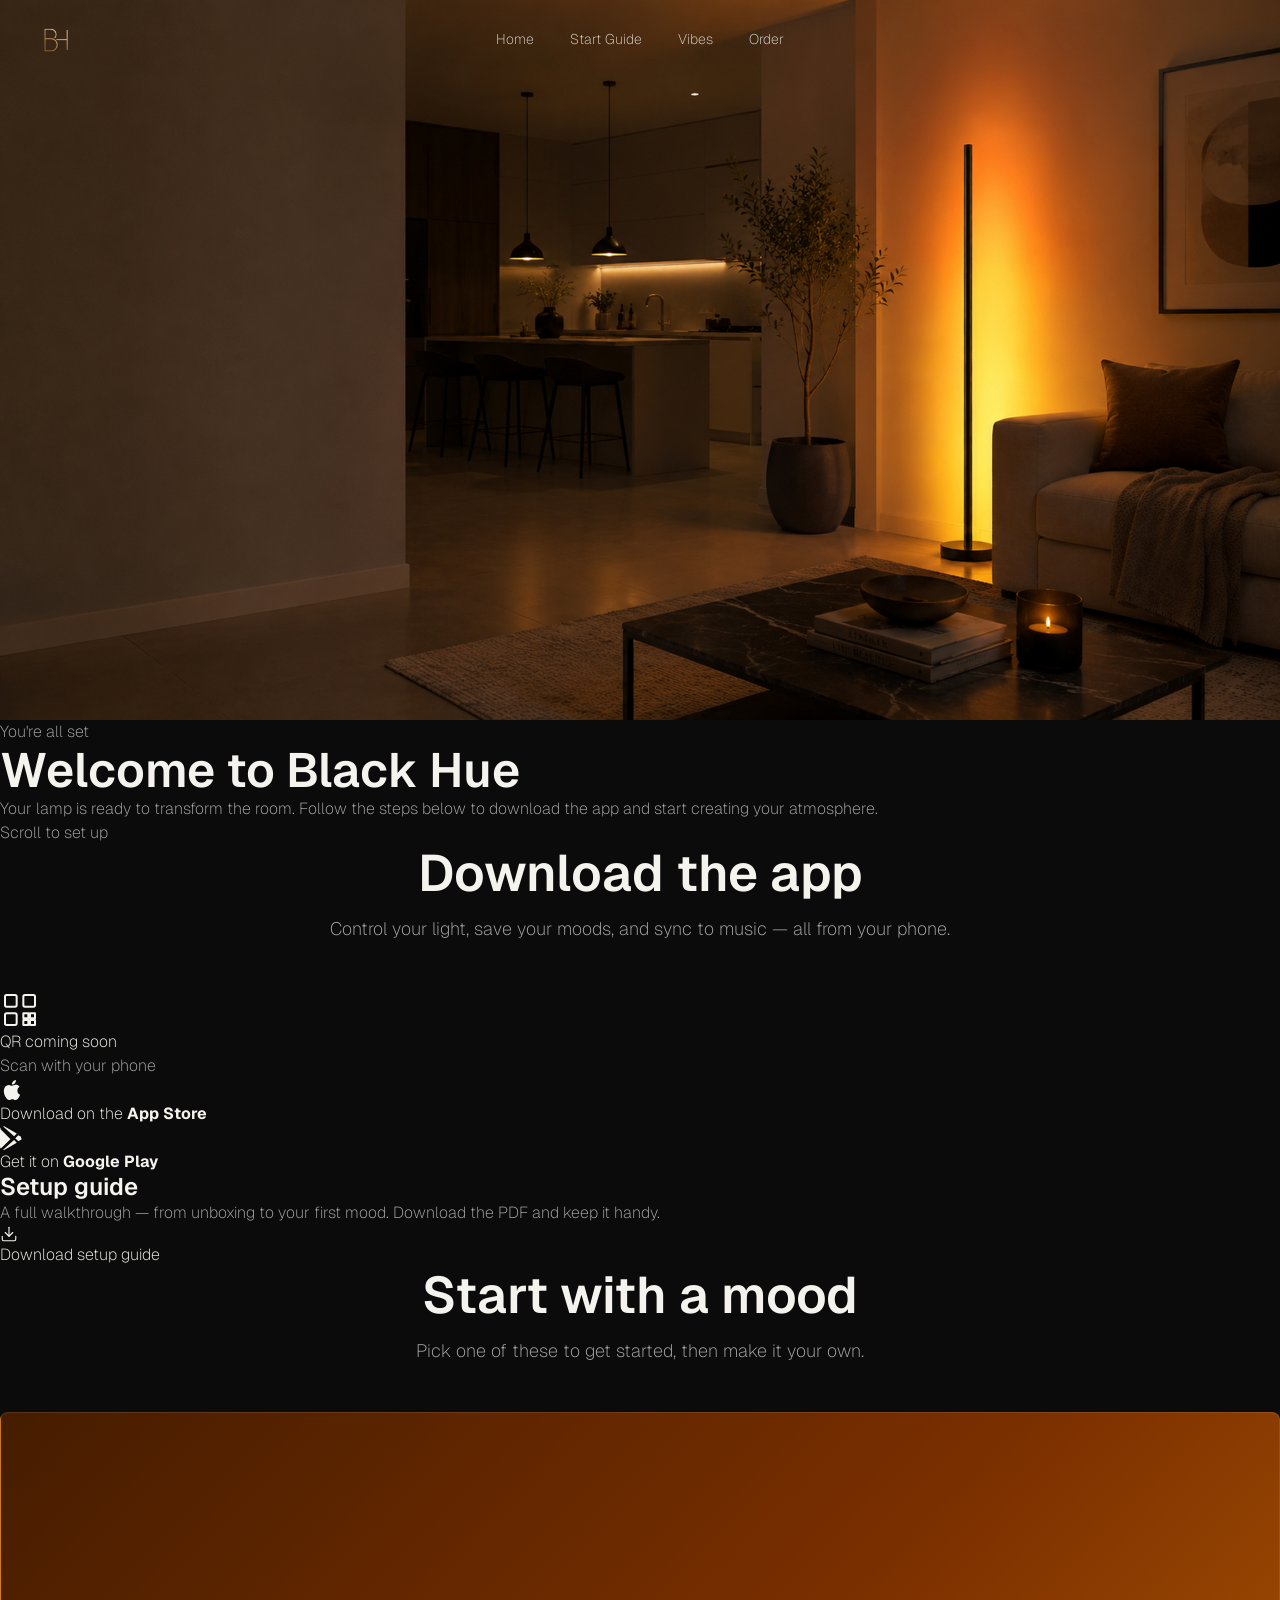
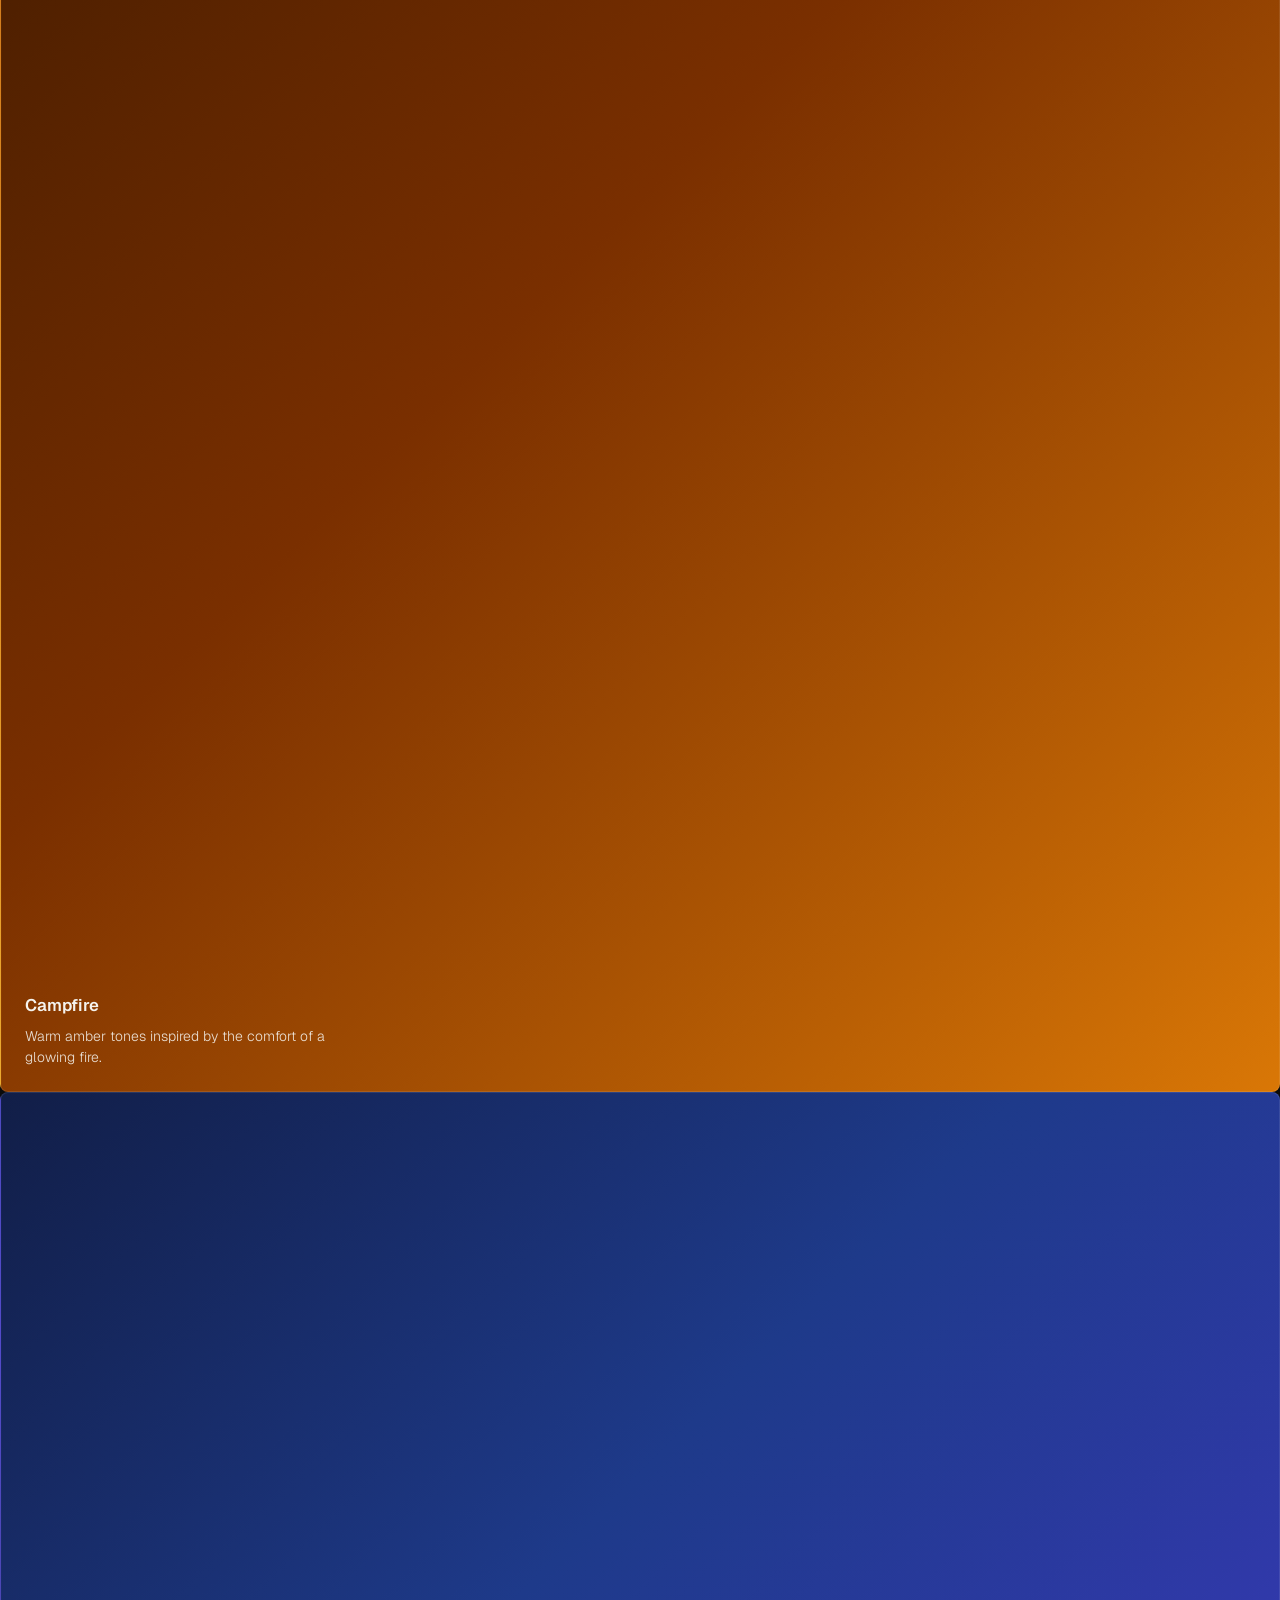
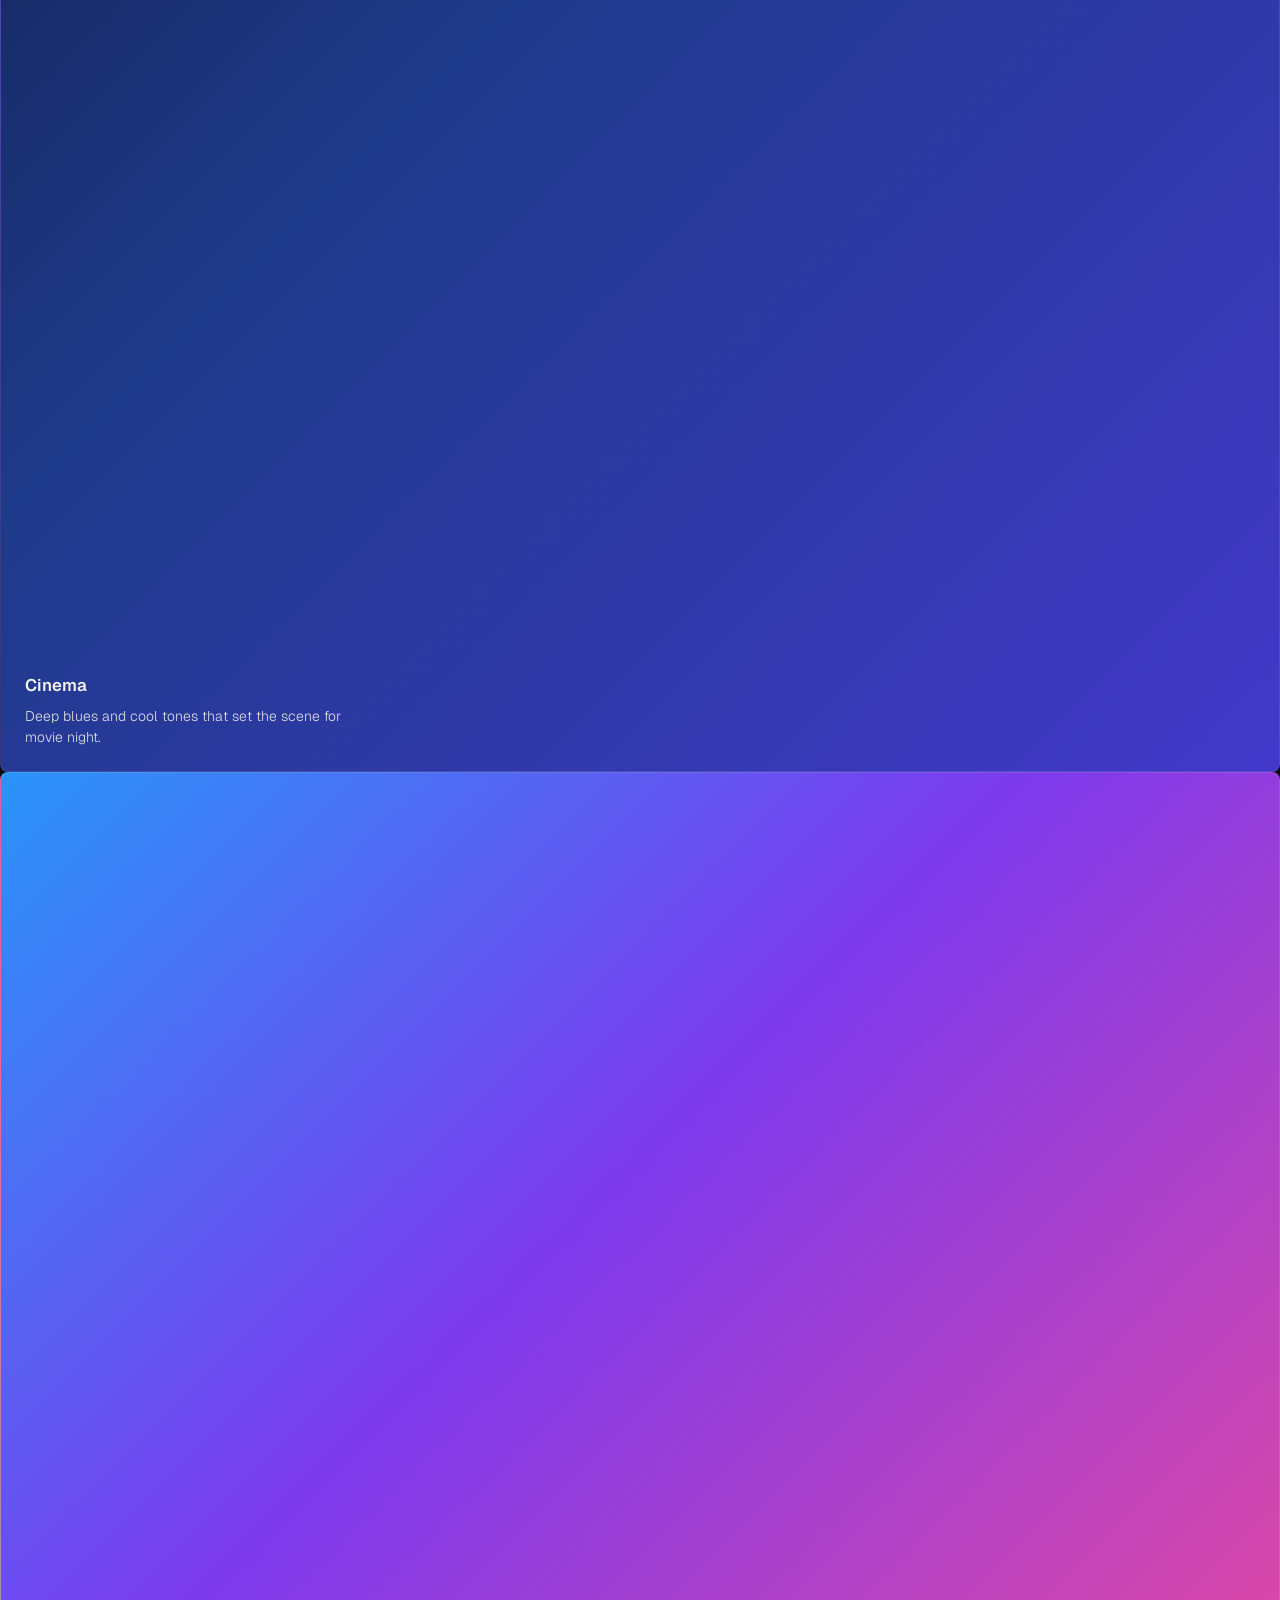
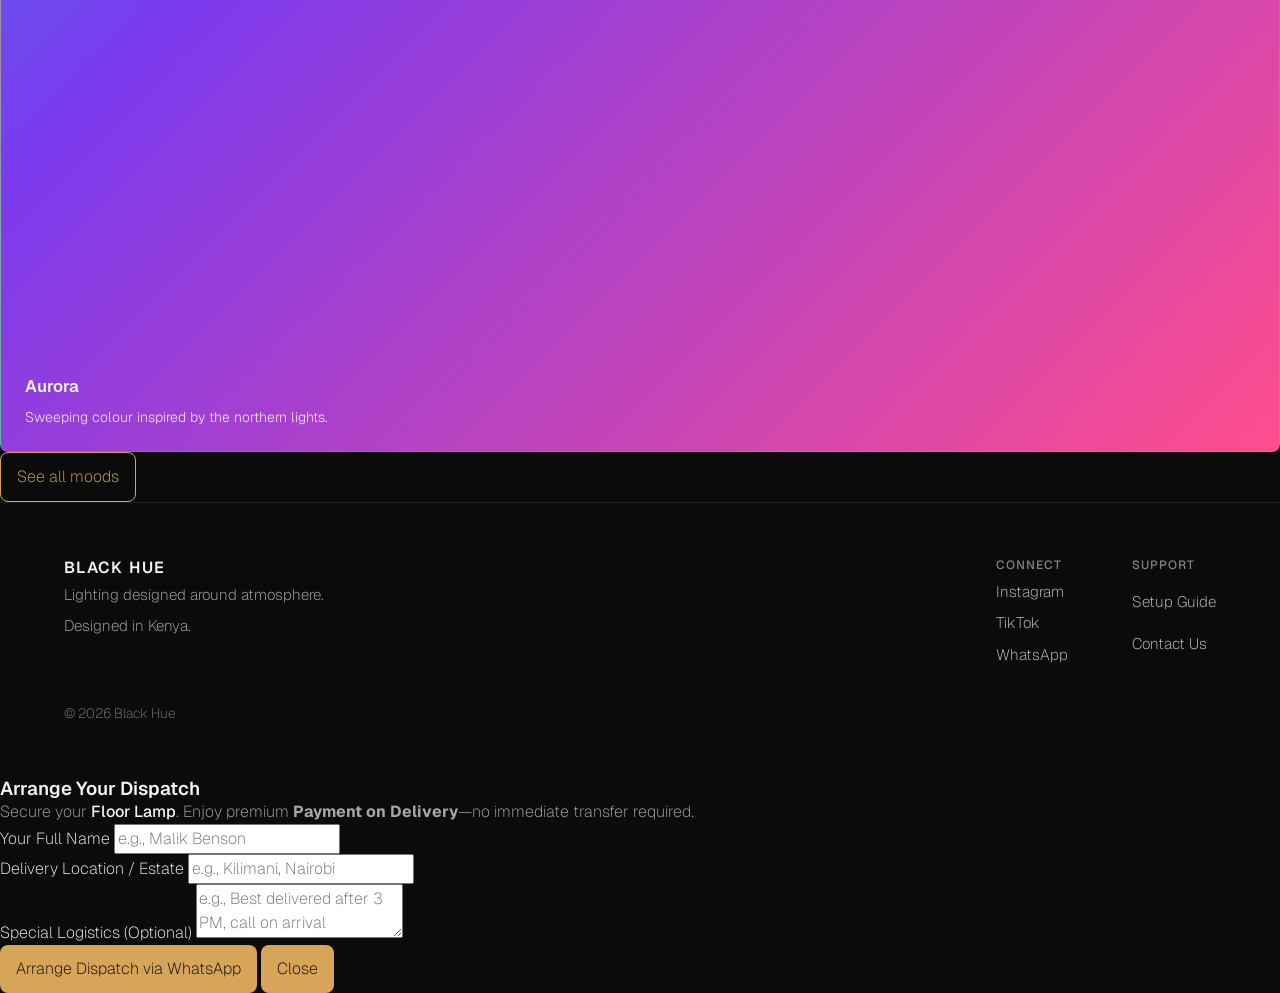
==== start-guide.html @ e434021b "Create start-guide page, vibes page and an order form modal" ====
<!DOCTYPE html>
<html lang="en">

<head>
  <meta charset="UTF-8">
  <meta name="viewport" content="width=device-width, initial-scale=1.0">
  <link rel="preconnect" href="https://fonts.googleapis.com">
  <link rel="preconnect" href="https://fonts.gstatic.com" crossorigin>
  <link rel="icon" type="image/png" href="assets/blackhue-favicon.png">
  <link rel="apple-touch-icon" href="assets/blackhue-favicon.png">
  <link rel="stylesheet" href="style.css">
  <title>Setup Guide — Black Hue</title>
  <style>
    
  </style>
</head>

<body>

  <!-- ── Header (matches index.html exactly) ──────────────── -->
  <header class="site-header">
    <a class="logo-slot" href="index.html" aria-label="Black Hue home">
      <img src="assets/black-hue-logo.png" alt="Black Hue logo">
    </a>

    <button class="menu-toggle" type="button" aria-expanded="false" aria-controls="primary-navigation">
      <span class="sr-only">Open menu</span>
      <img src="assets/LUMEN-MENU.svg" alt="" aria-hidden="true">
    </button>

    <nav class="primary-nav" id="primary-navigation" aria-label="Primary navigation">
      <a href="index.html">Home</a>
      <a href="start-guide.html" aria-current="page">Start Guide</a>
      <a href="vibes.html">Vibes</a>
      <a data-order-trigger="Black Hue Floor Lamp">Order</a>
    </nav>
  </header>

  <!-- ── Welcome hero ─────────────────────────────────────── -->
  <section class="welcome-hero">
    <div class="welcome-hero-bg" aria-hidden="true">
      <!-- Swap src for your lamp photo when ready -->
      <img src="assets/LUMEN-BACKGROUND-AMBIENCE.jpg" alt="">
    </div>

    <div class="welcome-content reveal-on-scroll">
      <p class="welcome-kicker">You're all set</p>
      <h1>Welcome to Black Hue</h1>
      <p>Your lamp is ready to transform the room. Follow the steps below to download the app and start creating your atmosphere.</p>
    </div>

    <p class="welcome-scroll-hint" aria-hidden="true">Scroll to set up</p>
  </section>

  <!-- ── Get the app ───────────────────────────────────────── -->
  <section class="app-section">
    <div class="app-inner">
      <div class="section-heading reveal-on-scroll">
        <h1>Download the app</h1>
        <p>Control your light, save your moods, and sync to music — all from your phone.</p>
      </div>

      <div class="app-layout reveal-on-scroll">
        <!-- QR code — visible on desktop only. Swap img src when ready. -->
        <div class="qr-block" aria-label="Scan to download">
          <div class="qr-placeholder">
            <svg width="40" height="40" viewBox="0 0 24 24" fill="none" stroke="currentColor" stroke-width="1.2" stroke-linecap="round" stroke-linejoin="round" aria-hidden="true">
              <rect x="3" y="3" width="7" height="7" rx="1"/>
              <rect x="14" y="3" width="7" height="7" rx="1"/>
              <rect x="3" y="14" width="7" height="7" rx="1"/>
              <rect x="14" y="14" width="3" height="3"/>
              <rect x="18" y="14" width="3" height="3"/>
              <rect x="14" y="18" width="3" height="3"/>
              <rect x="18" y="18" width="3" height="3"/>
            </svg>
            <span>QR coming soon</span>
          </div>
          <p class="qr-label">Scan with your phone</p>
        </div>

        <!-- Store buttons -->
        <div class="store-buttons">
          <a class="store-btn" href="https://apps.apple.com/us/app/zengge/id1568677696" target="_blank" rel="noopener" aria-label="Download on the App Store">
            <svg width="24" height="24" viewBox="0 0 24 24" fill="currentColor" aria-hidden="true">
              <path d="M18.71 19.5c-.83 1.24-1.71 2.45-3.05 2.47-1.34.03-1.77-.79-3.29-.79-1.53 0-2 .77-3.27.82-1.31.05-2.3-1.32-3.14-2.53C4.25 17 2.94 12.45 4.7 9.39c.87-1.52 2.43-2.48 4.12-2.51 1.28-.02 2.5.87 3.29.87.78 0 2.26-1.07 3.8-.91.65.03 2.47.26 3.64 1.98-.09.06-2.17 1.28-2.15 3.81.03 3.02 2.65 4.03 2.68 4.04-.03.07-.42 1.44-1.38 2.83M13 3.5c.73-.83 1.94-1.46 2.94-1.5.13 1.17-.34 2.35-1.04 3.19-.69.85-1.83 1.51-2.95 1.42-.15-1.15.41-2.35 1.05-3.11z"/>
            </svg>
            <div class="store-btn-copy">
              <span>Download on the</span>
              <strong>App Store</strong>
            </div>
          </a>

          <a class="store-btn" href="https://play.google.com/store/apps/details?id=com.zengge.blev2&hl=en" target="_blank" rel="noopener" aria-label="Get it on Google Play">
            <svg width="24" height="24" viewBox="0 0 24 24" fill="currentColor" aria-hidden="true">
              <path d="M3.18 23.76c.3.17.64.24.99.2l12.6-7.28-2.7-2.7-10.89 9.78zM.75 1.5C.28 1.94 0 2.63 0 3.55v16.9c0 .92.28 1.61.76 2.05l.11.1 9.47-9.47v-.22L.86 3.44l-.11.06zM21.02 10.8l-2.69-1.55-3.02 3.02 3.02 3.02 2.7-1.56c.77-.44.77-1.49-.01-1.93zM4.17.24L16.77 7.5 14.1 10.2 3.18.42c.3-.22.66-.3 1-.18z"/>
            </svg>
            <div class="store-btn-copy">
              <span>Get it on</span>
              <strong>Google Play</strong>
            </div>
          </a>
        </div>
      </div>
    </div>
  </section>

  <!-- ── Manual download ───────────────────────────────────── -->
  <section class="manual-section">
    <div class="manual-inner reveal-on-scroll">
      <h2>Setup guide</h2>
      <p>A full walkthrough — from unboxing to your first mood. Download the PDF and keep it handy.</p>
      <a class="manual-download-btn" href="#" download aria-label="Download setup guide PDF">
        <svg width="18" height="18" viewBox="0 0 24 24" fill="none" stroke="currentColor" stroke-width="1.5" stroke-linecap="round" stroke-linejoin="round" aria-hidden="true">
          <path d="M21 15v4a2 2 0 0 1-2 2H5a2 2 0 0 1-2-2v-4"/>
          <polyline points="7 10 12 15 17 10"/>
          <line x1="12" y1="15" x2="12" y2="3"/>
        </svg>
        Download setup guide
      </a>
    </div>
  </section>

  <!-- ── Mood teaser ───────────────────────────────────────── -->
  <section class="moods-teaser-section">
    <div class="section-heading reveal-on-scroll">
      <h1>Start with a mood</h1>
      <p>Pick one of these to get started, then make it your own.</p>
    </div>

    <div class="moods-teaser-grid reveal-on-scroll">
      <article class="preset-card preset-campfire">
        <h2>Campfire</h2>
        <p>Warm amber tones inspired by the comfort of a glowing fire.</p>
      </article>

      <article class="preset-card preset-cinema">
        <h2>Cinema</h2>
        <p>Deep blues and cool tones that set the scene for movie night.</p>
      </article>

      <article class="preset-card preset-aurora">
        <h2>Aurora</h2>
        <p>Sweeping colour inspired by the northern lights.</p>
      </article>
    </div>

    <div class="see-more-wrap reveal-on-scroll">
      <a class="button button-secondary" href="moods.html">See all moods</a>
    </div>
  </section>

  <!-- ── Footer (matches index.html exactly) ──────────────── -->
  <footer class="site-footer">
    <div class="footer-brand">
      <h2>Black Hue</h2>
      <p>Lighting designed around atmosphere.</p>
      <p>Designed in Kenya.</p>
    </div>

    <div class="footer-links" aria-label="Footer links">
      <div>
        <h3>Connect</h3>
        <a href="https://www.instagram.com/" target="_blank" rel="noopener">Instagram</a>
        <a href="https://www.tiktok.com/" target="_blank" rel="noopener">TikTok</a>
        <a href="https://wa.me/" target="_blank" rel="noopener">WhatsApp</a>
      </div>

      <div>
        <h3>Support</h3>
        <a href="start-guide.html">Setup Guide</a>
        <a href="mailto:hello@blackhue.co.ke">Contact Us</a>
      </div>
    </div>

    <p class="footer-credit">&copy; 2026 Black Hue</p>
  </footer>

  <script src="main.js"></script>
  <script src="order-modal.js"></script>

</body>
</html>
---- style.css ----
@import url("https://fonts.googleapis.com/css2?family=Geist:wght@100;200;300;400;500;600&display=swap");

:root {
  --color-background: #0b0b0b;
  --color-surface: #121212;
  --color-text: #f5f3ee;
  --color-text-secondary: #a7a7a7;
  --color-accent: #d6a55a;
  --color-accent-glow: #e8c27a;

  --font-primary: "Geist", Arial, Helvetica, sans-serif;

  --font-weight-regular: 200;
  --font-weight-medium: 500;
  --font-weight-semibold: 600;

  --space-page: 1rem;
  --radius-base: 0.5rem;
  --header-height: 4.75rem;
}

*,
*::before,
*::after {
  box-sizing: border-box;
}

* {
  margin: 0;
}

html {
  -webkit-text-size-adjust: 100%;
  background: var(--color-background);
}

body {
  background: var(--color-background);
  color: var(--color-text);
  font-family: var(--font-primary);
  font-size: 1rem;
  font-weight: var(--font-weight-regular);
  min-height: 100vh;
  line-height: 1.5;
  text-rendering: optimizeSpeed;
}

img,
picture,
video,
canvas,
svg {
  display: block;
  max-width: 100%;
}

input,
button,
textarea,
select {
  font: inherit;
}

button {
  cursor: pointer;
}

a {
  color: inherit;
  text-decoration: none;
}

h1,
h2,
h3,
h4,
h5,
h6 {
  color: var(--color-text);
  font-weight: var(--font-weight-semibold);
  line-height: 1.1;
}

h1 {
  font-size: clamp(2rem, 9vw, 3rem);
}

p {
  color: var(--color-text-secondary);
}

button,
.button {
  align-items: center;
  background: var(--color-accent);
  border: 0;
  border-radius: var(--radius-base);
  color: var(--color-background);
  display: inline-flex;
  font-weight: var(--font-weight-regular);
  gap: 0.5rem;
  justify-content: center;
  min-height: 2.75rem;
  padding: 0.75rem 1rem;
}

.button-secondary {
  background: transparent;
  border: 1px solid var(--color-accent);
  color: var(--color-accent);
}

button:focus-visible,
.button:focus-visible,
a:focus-visible,
input:focus-visible,
textarea:focus-visible,
select:focus-visible {
  outline: 2px solid var(--color-accent-glow);
  outline-offset: 3px;
}

::selection {
  background: var(--color-accent-glow);
  color: var(--color-background);
}

.sr-only {
  block-size: 1px;
  border: 0;
  clip: rect(0 0 0 0);
  clip-path: inset(50%);
  inline-size: 1px;
  margin: -1px;
  overflow: hidden;
  padding: 0;
  position: absolute;
  white-space: nowrap;
}

.site-header {
  align-items: center;
  background: transparent;
  border-bottom: 1px solid transparent;
  display: flex;
  justify-content: space-between;
  left: 0;
  min-height: var(--header-height);
  padding: 0.75rem var(--space-page);
  position: fixed;
  right: 0;
  top: 0;
  transition: background-color 220ms ease, border-color 220ms ease, box-shadow 220ms ease;
  z-index: 20;
  
}

.site-header.is-scrolled {
  background: rgb(11 11 11 / 58%);
  backdrop-filter: blur(18px);
  -webkit-backdrop-filter: blur(18px);
  border-bottom-color: rgb(245 243 238 / 16%);
  box-shadow: 0 1rem 3rem rgb(0 0 0 / 28%);
}

.logo-slot {
  align-items: center;
  color: var(--color-text);
  display: inline-flex;
  font-size: 0.875rem;
  font-weight: var(--font-weight-semibold);
  letter-spacing: 0.08em;
  min-height: 2.5rem;
  min-width: 6rem;
  text-transform: uppercase;
}

.logo-slot img {
  height: clamp(2rem, 9vw, 2.75rem);
  max-width: min(38vw, 7rem);
  object-fit: contain;
  width: auto;
}

.logo-placeholder {
  opacity: 0.65;
}

.menu-toggle {
  background: rgb(11 11 11 / 42%);
  backdrop-filter: blur(14px);
  -webkit-backdrop-filter: blur(14px);
  border: 1px solid rgb(245 243 238 / 24%);
  border-radius: 999px;
  box-shadow: 0 0.75rem 2rem rgb(0 0 0 / 22%);
  color: var(--color-text);
  min-height: 2.75rem;
  padding: 0.75rem;
  position: relative;
  z-index: 30;
}

.menu-toggle img {
  height: 1.25rem;
  width: 1.25rem;
}

.primary-nav {
  background: rgb(11 11 11 / 84%);
  backdrop-filter: blur(18px);
  -webkit-backdrop-filter: blur(18px);
  border: 1px solid rgb(245 243 238 / 16%);
  border-radius: 0.5rem;
  box-shadow: 0 1.5rem 4rem rgb(0 0 0 / 38%);
  display: grid;
  gap: 0.25rem;
  opacity: 0;
  padding: 0.75rem;
  pointer-events: none;
  position: absolute;
  right: var(--space-page);
  top: calc(100% + 0.25rem);
  transform: translateY(-0.5rem);
  transition: opacity 180ms ease, transform 180ms ease;
  width: min(14rem, calc(100vw - 2rem));
  z-index: 40;
}

.primary-nav.is-open {
  opacity: 1;
  pointer-events: auto;
  transform: translateY(0);
}

.primary-nav a {
  border-radius: 0.75rem;
  color: rgb(245 243 238 / 82%);
  font-size: 0.95rem;
  font-weight: var(--font-weight-regular);
  padding: 0.85rem 1rem;
}

.primary-nav a:hover,
.primary-nav a:focus-visible {
  background: rgb(245 243 238 / 7%);
  color: var(--color-text);
}

.hero {
  display: grid;
  min-height: 100svh;
  overflow: hidden;
  padding: calc(var(--header-height) + 2rem) var(--space-page) 3rem;
  position: relative;
}

.hero::after {
  background:
    linear-gradient(90deg, rgb(11 11 11 / 82%) 0%, rgb(11 11 11 / 44%) 58%, rgb(11 11 11 / 12%) 100%),
    linear-gradient(180deg, rgb(11 11 11 / 25%) 0%, rgb(11 11 11 / 10%) 42%, rgb(11 11 11 / 72%) 100%);
  content: "";
  inset: 0;
  pointer-events: none;
  position: absolute;
  z-index: 1;
}

.hero-background,
.hero-bg,
.hero-bg img {
  inset: 0;
  position: absolute;
}

.hero-background {
  z-index: 0;
}

.hero-bg {
  overflow: hidden;
}

.hero-bg img {
  height: 100%;
  object-fit: cover;
  object-position: center;
  width: 100%;
}

.hero-bg-ambience {
  animation: ambience-fade-in 2800ms ease 1000ms forwards;
  opacity: 0;
}

.hero-content {
  align-self: stretch;
  display: flex;
  flex-direction: column;
  justify-content: space-between;
  max-width: 36rem;
  position: relative;
  text-align: left;
  z-index: 2;
}

.hero-content h1 {
  max-width: 12ch;
}

.hero-content p {
  font-size: 1rem;
  margin-top: 1rem;
  max-width: 30rem;
}

.hero-actions {
  display: flex;
  flex-direction: column;
  gap: 0.75rem;
  margin-top: 2rem;
  width: min(100%, 20rem);
}

.hero-actions .button {
  min-height: 3rem;
  width: 100%;
}

.moments-section {
  background: var(--color-background);
  padding: 4.5rem var(--space-page);
}

.section-heading {
  margin: 0 auto 2rem;
  max-width: 42rem;
  text-align: center;
}

.section-heading h1 {
  font-size: clamp(2rem, 9vw, 3rem);
}

.section-heading p {
  font-size: 1rem;
  margin-top: 0.875rem;
}

.bento-grid {
  display: grid;
  gap: 1rem;
  margin: 0 auto;
  max-width: 72rem;
}

.bento-card {
  aspect-ratio: 1 / 1.05;
  background: var(--color-surface);
  border: 1px solid rgb(245 243 238 / 8%);
  border-radius: 0.5rem;
  isolation: isolate;
  overflow: hidden;
  position: relative;
}

.bento-card::after {
  background: linear-gradient(180deg, rgb(11 11 11 / 4%) 0%, rgb(11 11 11 / 24%) 44%, rgb(11 11 11 / 82%) 100%);
  content: "";
  inset: 0;
  position: absolute;
  z-index: 1;
}

.bento-card img {
  height: 100%;
  object-fit: cover;
  object-position: center;
  width: 100%;
}

.bento-card p {
  bottom: 0;
  color: var(--color-text);
  font-size: 1rem;
  font-weight: var(--font-weight-medium);
  left: 0;
  line-height: 1.25;
  max-width: 24rem;
  padding: 1rem;
  position: absolute;
  z-index: 2;
}

.presets-section {
  background: var(--color-background);
  padding: 2.5rem var(--space-page) 4.5rem;
}

.preset-grid {
  display: grid;
  gap: 1rem;
  margin: 0 auto;
  max-width: 72rem;
}

.preset-card {
  aspect-ratio: 1 / 0.95;
  animation: gradient-shift 8s ease-in-out infinite alternate;
  background-position: 0% 50%;
  background-size: 180% 180%;
  border: 1px solid rgb(245 243 238 / 10%);
  border-radius: 0.5rem;
  display: flex;
  flex-direction: column;
  justify-content: flex-end;
  overflow: hidden;
  padding: 1.25rem;
}

.preset-campfire {
  background-image: linear-gradient(135deg, #2b1300, #7a2f00, #d97706, #fbbf24);
}

.preset-cinema {
  background-image: linear-gradient(135deg, #0b1026, #1e3a8a, #4338ca, #0f172a);
}

.preset-aurora {
  background-image: linear-gradient(135deg, #00c2ff, #7c3aed, #ff4d8d, #00e5a8);
}

.preset-sunrise {
  background-image: linear-gradient(135deg, #fff1c1, #fcd34d, #fdba74, #fff8e1);
  color: var(--color-background);
}

.preset-card h2 {
  color: inherit;
  font-size: 1.5rem;
  font-weight: var(--font-weight-semibold);
  line-height: 1;
}

.preset-card p {
  color: inherit;
  font-size: 0.95rem;
  font-weight: 300;
  line-height: 1.45;
  margin-top: 0.75rem;
  max-width: 22rem;
  opacity: 0.88;
}

.belief-section {
  background: var(--color-background);
  padding: 6rem var(--space-page);
  overflow:hidden;
}

.belief-inner {
  margin: 0 auto;
  max-width: 72rem;
}

.belief-line {
  background: var(--color-accent);
  height: 1px;
  margin-bottom: 1.5rem;
  opacity: 0.72;
  width: min(12rem, 42vw);
}

.belief-title {
  font-size: clamp(3.5rem, 18vw, 6rem);
  letter-spacing: 0;
  line-height: 0.92;
  max-width: 8ch;
  position: relative;
}

.belief-title::before {
  animation: belief-glow-drift 13s ease-in-out infinite alternate;
  background:
    radial-gradient(circle at 28% 46%, rgb(214 165 90 / 34%), transparent 36%),
    radial-gradient(circle at 74% 38%, rgb(124 58 237 / 18%), transparent 38%),
    radial-gradient(circle at 52% 72%, rgb(0 229 168 / 14%), transparent 36%),
    radial-gradient(circle at 18% 72%, rgb(255 77 141 / 10%), transparent 34%);
  content: "";
  filter: blur(36px);
  inset: -28% -24% -34% -14%;
  opacity: 0.78;
  pointer-events: none;
  position: absolute;
  transform: translate3d(0, 0, 0) scale(1);
  z-index: -1;
}

.belief-copy {
  display: grid;
  gap: 1.25rem;
  margin-top: 2.5rem;
  max-width: 43.75rem;
}

.belief-copy p {
  color: rgb(245 243 238 / 78%);
  font-size: clamp(1.15rem, 5vw, 1.45rem);
  line-height: 1.45;
}

.reveal-on-scroll {
  opacity: 0;
  transform: translateY(1.5rem);
  transition: opacity 900ms ease, transform 900ms ease;
}

.reveal-on-scroll.is-visible {
  opacity: 1;
  transform: translateY(0);
}

.belief-copy.reveal-on-scroll {
  transition-delay: 180ms;
}

.details-section {
  background:
    radial-gradient(circle at 22% 12%, rgb(214 165 90 / 18%), transparent 34%),
    linear-gradient(180deg, #160f0a 0%, #0f0c09 100%);
  color: var(--color-text);
  padding: 4.5rem var(--space-page);
}

.details-heading p {
  color: rgb(245 243 238 / 72%);
}

.details-layout {
  display: grid;
  gap: 2rem;
  margin: 0 auto;
  max-width: 72rem;
}

.product-showcase {
  align-items: center;
  background:
    radial-gradient(circle at 50% 42%, rgb(232 194 122 / 28%), transparent 34%),
    radial-gradient(circle at 50% 86%, rgb(0 0 0 / 42%), transparent 32%);
  display: flex;
  justify-content: center;
  min-height: 24rem;
  padding: 2rem;
}

.product-showcase img {
  max-height: 34rem;
  object-fit: contain;
  width: min(100%, 22rem);
}

.details-content {
  display: grid;
  gap: 1.5rem;
}

.feature-list {
  display: grid;
  gap: 1rem;
}

.feature-list article {
  border-bottom: 1px solid rgb(245 243 238 / 10%);
  padding-bottom: 1rem;
}

.feature-list h2,
.included-row h2 {
  color: var(--color-text);
  font-size: 1rem;
  font-weight: var(--font-weight-semibold);
  line-height: 1.2;
}

.feature-list p {
  color: rgb(245 243 238 / 68%);
  font-size: 0.95rem;
  margin-top: 0.375rem;
  max-width: 34rem;
}

.included-row {
  background: rgb(245 243 238 / 6%);
  border: 1px solid rgb(245 243 238 / 10%);
  border-radius: 0.5rem;
  padding: 1rem;
}

.included-row ul {
  display: flex;
  flex-wrap: wrap;
  gap: 0.625rem 1rem;
  margin-top: 0.875rem;
}

.included-row li {
  color: rgb(245 243 238 / 78%);
  font-size: 0.9rem;
}

.included-row li::before {
  color: var(--color-accent-glow);
  content: "•";
  margin-right: 0.375rem;
}

.spec-strip {
  border-top: 1px solid rgb(245 243 238 / 12%);
  display: grid;
  gap: 0.875rem;
  grid-template-columns: repeat(2, minmax(0, 1fr));
  margin: 2rem auto 0;
  max-width: 72rem;
  padding-top: 1rem;
}

.spec-strip div {
  align-items: baseline;
  display: flex;
  gap: 1rem;
  justify-content: space-between;
}

.spec-strip dt {
  color: rgb(245 243 238 / 52%);
  font-size: 0.75rem;
  font-weight: var(--font-weight-medium);
  text-transform: uppercase;
}

.spec-strip dd {
  color: var(--color-text);
  font-size: 0.9rem;
  margin: 0;
  text-align: right;
}

.purchase-hero {
  align-items: center;
  background:
    radial-gradient(circle at 76% 42%, rgb(214 165 90 / 20%), transparent 34%),
    linear-gradient(180deg, #0b0b0b 0%, #100d09 100%);
  display: grid;
  gap: 2rem;
  min-height: 100svh;
  overflow: hidden;
  padding: 6rem var(--space-page) 4rem;
  position: relative;
}

.purchase-copy,
.purchase-visual {
  position: relative;
  z-index: 1;
}

.purchase-kicker {
  color: var(--color-accent);
  font-size: 0.78rem;
  font-weight: var(--font-weight-medium);
  letter-spacing: 0.12em;
  margin-bottom: 1rem;
  text-transform: uppercase;
}

.purchase-copy h1 {
  font-size: clamp(3rem, 14vw, 5.75rem);
  letter-spacing: 0;
  line-height: 0.94;
  max-width: 9ch;
}

.purchase-intro {
  color: rgb(245 243 238 / 78%);
  font-size: clamp(1.15rem, 5vw, 1.45rem);
  line-height: 1.35;
  margin-top: 1.25rem;
  max-width: 28rem;
}

.purchase-offer {
  border-top: 1px solid rgb(245 243 238 / 14%);
  display: grid;
  gap: 0.35rem;
  margin-top: 2rem;
  max-width: 24rem;
  padding-top: 1.25rem;
}

.purchase-offer span {
  color: rgb(245 243 238 / 62%);
  font-size: 0.82rem;
  text-transform: uppercase;
}

.purchase-offer strong {
  color: var(--color-text);
  font-size: clamp(2rem, 9vw, 3.25rem);
  font-weight: var(--font-weight-semibold);
  line-height: 1;
}

.purchase-actions {
  display: grid;
  gap: 0.75rem;
  margin-top: 1.5rem;
  max-width: 24rem;
}

.purchase-actions .button {
  min-height: 3.15rem;
  width: 100%;
}

.purchase-visual {
  align-items: end;
  display: flex;
  justify-content: center;
  min-height: 24rem;
}

.purchase-visual::before {
  background:
    radial-gradient(circle at 50% 42%, rgb(232 194 122 / 30%), transparent 34%),
    radial-gradient(circle at 50% 82%, rgb(0 0 0 / 48%), transparent 38%);
  content: "";
  filter: blur(8px);
  inset: 8% 0 0;
  pointer-events: none;
  position: absolute;
  z-index: -1;
}

.purchase-visual img {
  max-height: min(56vh, 34rem);
  object-fit: contain;
  width: min(100%, 24rem);
}

.site-footer {
  background: var(--color-background);
  border-top: 1px solid rgb(255 255 255 / 8%);
  display: grid;
  gap: 2.25rem;
  padding: 3rem var(--space-page);
}

.footer-brand h2 {
  color: var(--color-text);
  font-size: 1rem;
  font-weight: var(--font-weight-semibold);
  letter-spacing: 0.08em;
  text-transform: uppercase;
}

.footer-brand p {
  color: rgb(245 243 238 / 70%);
  font-size: 0.95rem;
  margin-top: 0.5rem;
}

.footer-links {
  display: grid;
  gap: 1.75rem;
}

.footer-links div {
  display: grid;
  gap: 0.55rem;
}

.footer-links h3 {
  color: rgb(245 243 238 / 52%);
  font-size: 0.75rem;
  font-weight: var(--font-weight-medium);
  letter-spacing: 0.08em;
  text-transform: uppercase;
}

.footer-links a {
  color: rgb(245 243 238 / 80%);
  font-size: 0.95rem;
  transition: color 180ms ease;
}

.footer-links a:hover,
.footer-links a:focus-visible {
  color: var(--color-accent);
}

.footer-credit {
  color: rgb(245 243 238 / 48%);
  font-size: 0.85rem;
}

@keyframes gradient-shift {
  to {
    background-position: 100% 50%;
  }
}

@keyframes ambience-fade-in {
  to {
    opacity: 1;
  }
}

@keyframes belief-glow-drift {
  to {
    opacity: 0.96;
    transform: translate3d(2.25rem, -1.35rem, 0) scale(1.1);
  }
}

@media (min-width: 768px) {
  :root {
    --space-page: 2rem;
    --header-height: 5rem;
  }

  .site-header {
    justify-content: flex-start;
  }

  .logo-slot img {
    height: 3rem;
    max-width: 8.5rem;
  }

  .menu-toggle {
    display: none;
  }

  .primary-nav {
    align-items: center;
    background: transparent;
    backdrop-filter: none;
    -webkit-backdrop-filter: none;
    border: 0;
    border-radius: 0;
    box-shadow: none;
    display: flex;
    gap: 0.25rem;
    left: 50%;
    opacity: 1;
    padding: 0.35rem;
    pointer-events: auto;
    position: absolute;
    right: auto;
    top: 50%;
    transform: translateX(-50%);
    translate: 0 -50%;
    transition: none;
    width: auto;
  }

  .primary-nav.is-open {
    transform: translateX(-50%);
  }

  .primary-nav a {
    border-radius: 0.5rem;
    font-size: 0.875rem;
    padding: 0.65rem 1rem;
    white-space: nowrap;
  }

  .hero {
    align-items: center;
    display: flex;
    height: 100vh;
    min-height: 0;
    padding-bottom: 5rem;
    padding-top: var(--header-height);
  }

  .hero::after {
    background:
      linear-gradient(90deg, rgb(11 11 11 / 76%) 0%, rgb(11 11 11 / 42%) 42%, rgb(11 11 11 / 6%) 78%),
      linear-gradient(180deg, rgb(11 11 11 / 22%) 0%, rgb(11 11 11 / 6%) 48%, rgb(11 11 11 / 54%) 100%);
  }

  .hero-content {
    display: block;
    max-width: 42rem;
  }

  .hero-content h1 {
    font-size: clamp(2.25rem, 3.4vw, 3.25rem);
    max-width: 12ch;
  }

  .hero-content p {
    font-size: 1.125rem;
  }

  .hero-actions {
    flex-direction: row;
    width: auto;
  }

  .hero-actions .button {
    min-height: 2.375rem;
    padding: 0.3rem 0.65rem;
    width: auto;
  }

  .moments-section {
    padding-bottom: 6rem;
    padding-top: 6rem;
  }

  .section-heading {
    margin-bottom: 3rem;
  }

  .section-heading h1 {
    font-size: clamp(2.5rem, 4vw, 4rem);
  }

  .section-heading p {
    font-size: 1.125rem;
  }

  .bento-grid {
    grid-template-columns: repeat(4, minmax(0, 1fr));
    grid-template-rows: repeat(2, minmax(0, 1fr));
    max-height: 150vh;
  }

  .bento-card {
    aspect-ratio: auto;
    min-height: 0;
  }

  .bento-card-large {
    grid-column: span 3;
  }

  .bento-card:nth-child(3),
  .bento-card:nth-child(4) {
    grid-column: span 2;
  }

  .bento-card p {
    font-size: 0.75rem;
    padding: 1.25rem;
  }

  .presets-section {
    padding-bottom: 6rem;
    padding-top: 3rem;
  }

  .preset-grid {
    align-items: stretch;
    grid-template-columns: repeat(4, minmax(0, 1fr));
  }

  .preset-card {
    animation: none;
    aspect-ratio: 1 / 1;
    padding: 1.5rem;
    transition: background-position 900ms ease, transform 220ms ease;
  }

  .preset-card:hover {
    background-position: 100% 50%;
    transform: translateY(-2px);
  }

  .preset-card h2 {
    font-size: 1.05rem;
  }

  .preset-card p {
    font-size: 0.875rem;
  }

  .belief-section {
    padding-bottom: 8.5rem;
    padding-top: 9rem;
  }

  .belief-line {
    margin-bottom: 2rem;
    width: 14rem;
  }

  .belief-title {
    font-size: clamp(7.5rem, 10vw, 8.75rem);
  }

  .belief-title::before {
    filter: blur(52px);
    inset: -24% -30% -38% -12%;
  }

  .belief-copy {
    margin-left: clamp(5rem, 16vw, 12rem);
    margin-top: 3rem;
  }

  .belief-copy p {
    font-size: clamp(1.375rem, 2vw, 1.625rem);
    line-height: 1.42;
  }

  .details-section {
    padding-bottom: 6rem;
    padding-top: 6rem;
  }

  .details-layout {
    align-items: center;
    gap: 3rem;
    grid-template-columns: minmax(0, 1fr) minmax(24rem, 0.9fr);
  }

  .product-showcase {
    min-height: 38rem;
    padding: 3rem;
  }

  .product-showcase img {
    max-height: 34rem;
    width: min(100%, 24rem);
  }

  .feature-list {
    gap: 1.125rem;
  }

  .feature-list h2,
  .included-row h2 {
    font-size: 0.95rem;
  }

  .feature-list p {
    font-size: 0.9rem;
  }

  .included-row {
    padding: 1.125rem;
  }

  .spec-strip {
    grid-template-columns: repeat(5, minmax(0, 1fr));
  }

  .spec-strip div {
    align-items: flex-start;
    display: grid;
    gap: 0.35rem;
  }

  .spec-strip dd {
    font-size: 0.85rem;
    text-align: left;
  }

  .purchase-hero {
    gap: 4rem;
    grid-template-columns: minmax(0, 0.95fr) minmax(22rem, 1fr);
    min-height: 100vh;
    padding: 7rem var(--space-page);
  }

  .purchase-copy {
    margin-left: calc((100vw - min(72rem, calc(100vw - (var(--space-page) * 2)))) / 2);
    max-width: 38rem;
  }

  .purchase-copy h1 {
    font-size: clamp(5.5rem, 7.8vw, 7.75rem);
  }

  .purchase-intro {
    font-size: clamp(1.35rem, 1.8vw, 1.65rem);
    max-width: 31rem;
  }

  .purchase-actions {
    display: flex;
    max-width: none;
  }

  .purchase-actions .button {
    min-height: 3rem;
    width: auto;
  }

  .purchase-visual {
    min-height: 42rem;
  }

  .purchase-visual img {
    max-height: min(76vh, 48rem);
    width: min(100%, 34rem);
  }

  .site-footer {
    align-items: start;
    column-gap: 3rem;
    grid-template-columns: minmax(0, 1fr) auto;
    padding: 3.5rem max(var(--space-page), calc((100vw - 72rem) / 2));
  }

  .footer-brand {
    max-width: 22rem;
  }

  .footer-links {
    display: flex;
    gap: 4rem;
  }

  .footer-credit {
    grid-column: 1 / -1;
  }
}

ul,
ol {
  list-style: none;
  padding: 0;
}

table {
  border-collapse: collapse;
  border-spacing: 0;
}

@media (prefers-reduced-motion: reduce) {
  *,
  *::before,
  *::after {
    animation-duration: 0.01ms !important;
    animation-iteration-count: 1 !important;
    scroll-behavior: auto !important;
    transition-duration: 0.01ms !important;
  }
}
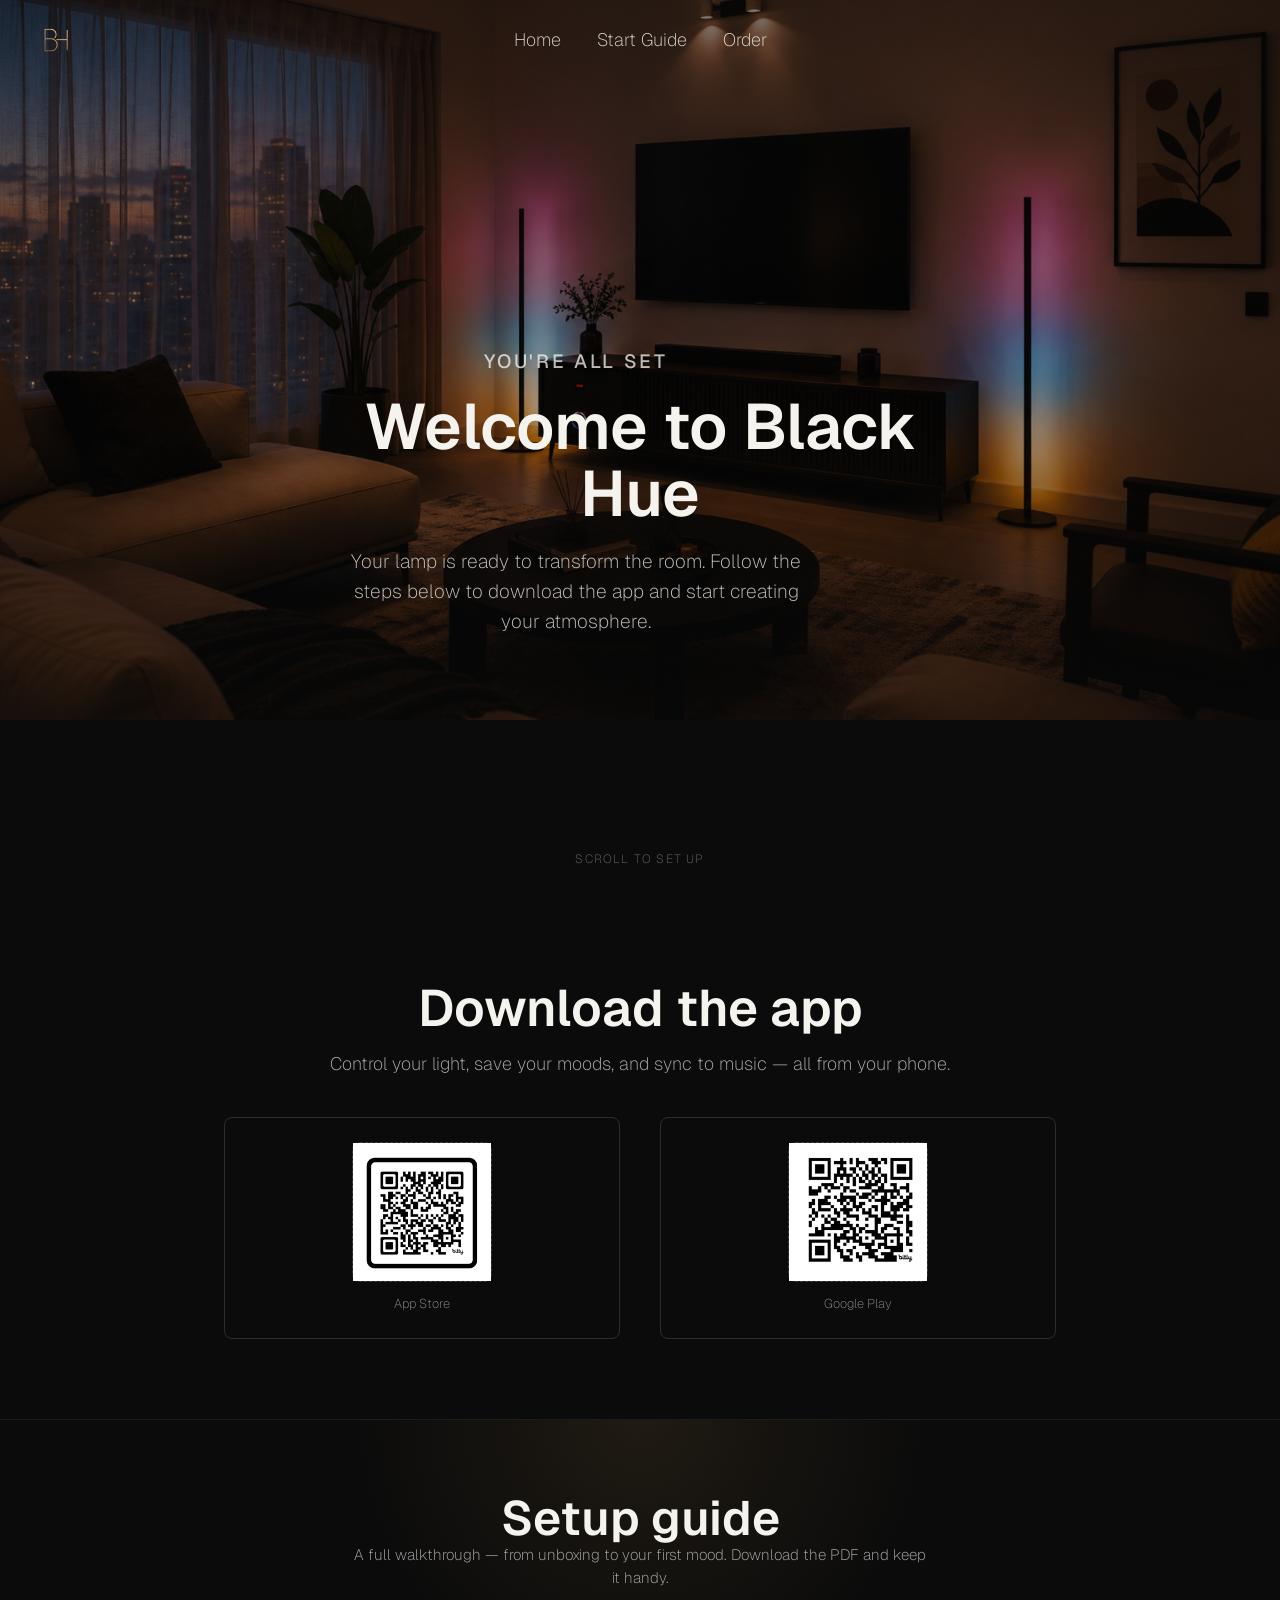
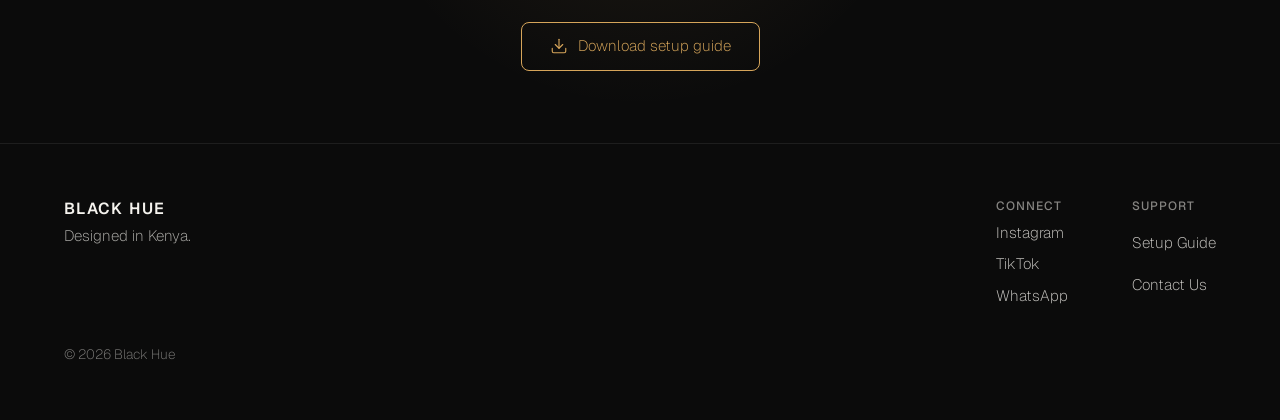
==== commit 924699b3: "Feat: Finish start guide page and index page" ====
--- a/start-guide.html
+++ b/start-guide.html
@@ -31,7 +31,7 @@
     <nav class="primary-nav" id="primary-navigation" aria-label="Primary navigation">
       <a href="index.html">Home</a>
       <a href="start-guide.html" aria-current="page">Start Guide</a>
-      <a href="vibes.html">Vibes</a>
+      <!-- <a href="vibes.html">Vibes</a> -->
       <a data-order-trigger="Black Hue Floor Lamp">Order</a>
     </nav>
   </header>
@@ -39,8 +39,10 @@
   <!-- ── Welcome hero ─────────────────────────────────────── -->
   <section class="welcome-hero">
     <div class="welcome-hero-bg" aria-hidden="true">
-      <!-- Swap src for your lamp photo when ready -->
-      <img src="assets/LUMEN-BACKGROUND-AMBIENCE.jpg" alt="">
+      <picture>
+        <source media="(max-width: 767px)" srcset="assets/startguide-mobile.jpg">
+        <img src="assets/Startup Guide hero.jpg" alt="" loading="eager">
+      </picture>
     </div>
 
     <div class="welcome-content reveal-on-scroll">
@@ -64,21 +66,19 @@
         <!-- QR code — visible on desktop only. Swap img src when ready. -->
         <div class="qr-block" aria-label="Scan to download">
           <div class="qr-placeholder">
-            <svg width="40" height="40" viewBox="0 0 24 24" fill="none" stroke="currentColor" stroke-width="1.2" stroke-linecap="round" stroke-linejoin="round" aria-hidden="true">
-              <rect x="3" y="3" width="7" height="7" rx="1"/>
-              <rect x="14" y="3" width="7" height="7" rx="1"/>
-              <rect x="3" y="14" width="7" height="7" rx="1"/>
-              <rect x="14" y="14" width="3" height="3"/>
-              <rect x="18" y="14" width="3" height="3"/>
-              <rect x="14" y="18" width="3" height="3"/>
-              <rect x="18" y="18" width="3" height="3"/>
-            </svg>
-            <span>QR coming soon</span>
+            <img src="assets/appstore-QR.png" alt="QR code for App Store download">
+            
           </div>
-          <p class="qr-label">Scan with your phone</p>
+          <p class="qr-label">App Store</p>
         </div>
-
-        <!-- Store buttons -->
+        <div class="qr-block" aria-label="Scan to download">
+          <div class="qr-placeholder">
+            <img src="assets/playstore-QR.jpg" alt="QR code for Google Play download">
+          </div>
+          <p class="qr-label">Google Play</p>
+        </div>
+      </div>
+      <!-- Store buttons -->
         <div class="store-buttons">
           <a class="store-btn" href="https://apps.apple.com/us/app/zengge/id1568677696" target="_blank" rel="noopener" aria-label="Download on the App Store">
             <svg width="24" height="24" viewBox="0 0 24 24" fill="currentColor" aria-hidden="true">
@@ -100,16 +100,15 @@
             </div>
           </a>
         </div>
-      </div>
     </div>
   </section>
 
   <!-- ── Manual download ───────────────────────────────────── -->
   <section class="manual-section">
     <div class="manual-inner reveal-on-scroll">
-      <h2>Setup guide</h2>
+      <h1>Setup guide</h1>
       <p>A full walkthrough — from unboxing to your first mood. Download the PDF and keep it handy.</p>
-      <a class="manual-download-btn" href="#" download aria-label="Download setup guide PDF">
+      <a class="manual-download-btn" href="assets/Manual.pdf" target="_blank"download="Black Hue Setup Guide" aria-label="Download setup guide PDF">
         <svg width="18" height="18" viewBox="0 0 24 24" fill="none" stroke="currentColor" stroke-width="1.5" stroke-linecap="round" stroke-linejoin="round" aria-hidden="true">
           <path d="M21 15v4a2 2 0 0 1-2 2H5a2 2 0 0 1-2-2v-4"/>
           <polyline points="7 10 12 15 17 10"/>
@@ -121,7 +120,7 @@
   </section>
 
   <!-- ── Mood teaser ───────────────────────────────────────── -->
-  <section class="moods-teaser-section">
+  <!-- <section class="moods-teaser-section">
     <div class="section-heading reveal-on-scroll">
       <h1>Start with a mood</h1>
       <p>Pick one of these to get started, then make it your own.</p>
@@ -145,15 +144,15 @@
     </div>
 
     <div class="see-more-wrap reveal-on-scroll">
-      <a class="button button-secondary" href="moods.html">See all moods</a>
+      <a class="button button-secondary" href="vibes.html">See all moods</a>
     </div>
-  </section>
+  </section> -->
 
   <!-- ── Footer (matches index.html exactly) ──────────────── -->
   <footer class="site-footer">
     <div class="footer-brand">
       <h2>Black Hue</h2>
-      <p>Lighting designed around atmosphere.</p>
+      
       <p>Designed in Kenya.</p>
     </div>
 
--- a/style.css
+++ b/style.css
@@ -32,6 +32,7 @@
 html {
   -webkit-text-size-adjust: 100%;
   background: var(--color-background);
+  scroll-behavior: smooth;
 }
 
 body {
@@ -390,6 +391,13 @@
   position: absolute;
   z-index: 2;
 }
+.vibes-action {
+  display: flex;
+  flex-direction: column;
+  justify-content: center;
+  margin-top: 2rem;
+}
+
 
 .presets-section {
   background: var(--color-background);
@@ -741,10 +749,67 @@
   z-index: -1;
 }
 
-.purchase-visual img {
-  max-height: min(56vh, 34rem);
-  object-fit: contain;
-  width: min(100%, 24rem);
+
+
+.product-gallery {
+    width: 100%;
+    max-width: 650px;
+}
+
+.gallery-main {
+    aspect-ratio: 4/5;
+    overflow: hidden;
+    border-radius: 24px;
+    background: #111;
+    border: 1px solid rgb(255 255 255 / 8%);
+    
+}
+
+.gallery-main img {
+    width: 100%;
+    height: 100%;
+    object-fit: contain;
+    display: block;
+    transition: opacity .3s ease;
+}
+
+.gallery-thumbs {
+    display: flex;
+    gap: 12px;
+    margin-top: 16px;
+    overflow-x: auto;
+    padding-bottom: 8px;
+    
+}
+
+.gallery-thumbs::-webkit-scrollbar {
+    height: 6px;
+}
+
+.gallery-thumbs::-webkit-scrollbar-thumb {
+    background: rgba(255,255,255,.15);
+    border-radius: 20px;
+}
+
+.thumb {
+    border: 2px solid transparent;
+    background: none;
+    padding: 0;
+    cursor: pointer;
+    border-radius: 12px;
+    overflow: hidden;
+    flex-shrink: 0;
+}
+
+.thumb img {
+    width: 80px;
+    height: 80px;
+    object-fit: contain;
+    display: block;
+}
+
+.thumb.active {
+    border-color: #ff8c42;
 }
 
 .site-footer {
@@ -870,7 +935,7 @@
 
   .primary-nav a {
     border-radius: 0.5rem;
-    font-size: 0.875rem;
+    font-size: 1.125rem;
     padding: 0.65rem 1rem;
     white-space: nowrap;
   }
@@ -896,8 +961,8 @@
   }
 
   .hero-content h1 {
-    font-size: clamp(2.25rem, 3.4vw, 3.25rem);
-    max-width: 12ch;
+    font-size: clamp(2.25rem, 4vw, 4.25rem);
+    max-width: 16ch;
   }
 
   .hero-content p {
@@ -911,7 +976,7 @@
 
   .hero-actions .button {
     min-height: 2.375rem;
-    padding: 0.3rem 0.65rem;
+    padding: 0.75rem 1.5rem;
     width: auto;
   }
 
@@ -953,8 +1018,16 @@
   }
 
   .bento-card p {
-    font-size: 0.75rem;
+    font-size: 1rem;
     padding: 1.25rem;
+  }
+  .vibes-action p {
+    text-align: center;
+  }
+  .vibes-action .button {
+    width: 20%;
+    margin-top: 2rem;
+    align-self: center;
   }
 
   .presets-section {
@@ -1012,7 +1085,7 @@
   }
 
   .belief-copy p {
-    font-size: clamp(1.375rem, 2vw, 1.625rem);
+    font-size: clamp(1.125rem, 1.25vw, 1.625rem);
     line-height: 1.42;
   }
 
@@ -1100,13 +1173,8 @@
     width: auto;
   }
 
-  .purchase-visual {
-    min-height: 42rem;
-  }
-
-  .purchase-visual img {
-    max-height: min(76vh, 48rem);
-    width: min(100%, 34rem);
+  .gallery-main {
+    max-height: 30rem;
   }
 
   .site-footer {
@@ -1151,3 +1219,978 @@
     transition-duration: 0.01ms !important;
   }
 }
+
+
+/* ==========================================================================
+   BLACK HUE PREMIUM ORDER MODAL
+   ========================================================================== */
+
+/* Modal Overlay with deep backdrop blur */
+.bh-modal-overlay {
+  position: fixed;
+  inset: 0;
+  background: rgba(11, 11, 11, 0.4);
+  backdrop-filter: blur(24px) brightness(0.35);
+  -webkit-backdrop-filter: blur(24px) brightness(0.35);
+  display: flex;
+  justify-content: center;
+  align-items: center;
+  z-index: 99999;
+  opacity: 0;
+  pointer-events: none;
+  transition: opacity 300ms cubic-bezier(0.4, 0, 0.2, 1);
+  padding: var(--space-page, 1rem);
+}
+
+.bh-modal-overlay.is-active {
+  opacity: 1;
+  pointer-events: auto;
+}
+
+/* Ambient Kinetic Glow Engine behind the card */
+.bh-modal-glow-container {
+  position: relative;
+  width: 100%;
+  max-width: 440px;
+  display: flex;
+  justify-content: center;
+  align-items: center;
+}
+
+.bh-modal-glow {
+  position: absolute;
+  width: 115%;
+  height: 115%;
+  background: radial-gradient(circle at 30% 30%, rgb(214 165 90 / 22%), transparent 45%),
+              radial-gradient(circle at 70% 70%, rgb(124 58 237 / 14%), transparent 45%),
+              radial-gradient(circle at 50% 40%, rgb(232 194 122 / 12%), transparent 40%);
+  filter: blur(40px);
+  z-index: 0;
+  pointer-events: none;
+  transform: scale(0.95);
+  animation: bh-ambient-pulse 12s ease-in-out infinite alternate;
+}
+
+/* Frosted Glass Structural Card */
+.bh-modal-card {
+  position: relative;
+  background: rgba(18, 18, 18, 0.78);
+  border: 1px solid rgba(245, 243, 238, 0.09);
+  backdrop-filter: blur(12px);
+  -webkit-backdrop-filter: blur(12px);
+  border-radius: 1rem;
+  padding: 2.25rem 2rem;
+  width: 100%;
+  box-shadow: 0 2rem 4rem rgba(0, 0, 0, 0.6), 
+              inset 0 1px 0px rgba(245, 243, 238, 0.05);
+  z-index: 1;
+  transform: scale(0.96) translateY(0.5rem);
+  transition: transform 300ms cubic-bezier(0.34, 1.56, 0.64, 1);
+  font-family: var(--font-primary);
+}
+
+.bh-modal-overlay.is-active .bh-modal-card {
+  transform: scale(1) translateY(0);
+}
+
+/* Premium Concierge Typography */
+.bh-modal-card h3 {
+  font-size: 1.5rem;
+  font-weight: var(--font-weight-semibold, 600);
+  letter-spacing: -0.02em;
+  color: var(--color-text);
+  line-height: 1.15;
+  margin-bottom: 0.5rem;
+}
+
+.bh-modal-card p {
+  color: var(--color-text-secondary);
+  font-size: 0.9rem;
+  font-weight: var(--font-weight-regular, 200);
+  line-height: 1.45;
+  margin-bottom: 1.75rem;
+}
+
+.bh-modal-card p strong {
+  color: var(--color-accent);
+  font-weight: var(--font-weight-medium, 500);
+}
+
+/* Sleek Dark Recessed Wells */
+.bh-form-group {
+  margin-bottom: 1.25rem;
+  display: flex;
+  flex-direction: column;
+  gap: 0.5rem;
+}
+
+.bh-form-group label {
+  font-size: 0.78rem;
+  font-weight: var(--font-weight-medium, 500);
+  text-transform: uppercase;
+  letter-spacing: 0.08em;
+  color: rgb(245 243 238 / 55%);
+}
+
+.bh-form-input {
+  background: var(--color-background);
+  color: var(--color-text);
+  border: 1px solid rgba(245, 243, 238, 0.1);
+  border-radius: var(--radius-base, 0.5rem);
+  padding: 0.85rem 1rem;
+  font-size: 0.95rem;
+  font-weight: var(--font-weight-regular, 200);
+  width: 100%;
+  box-sizing: border-box;
+  box-shadow: inset 0 2px 5px rgba(0, 0, 0, 0.75);
+  transition: border-color 200ms ease, box-shadow 200ms ease;
+}
+
+.bh-form-input::placeholder {
+  color: rgb(245 243 238 / 25%);
+}
+
+.bh-form-input:focus {
+  outline: none;
+  border-color: var(--color-accent-glow);
+  box-shadow: inset 0 2px 4px rgba(0,0,0,0.8), 0 0 12px rgb(232 194 122 / 12%);
+}
+
+textarea.bh-form-input {
+  resize: none;
+  height: 4.5rem;
+}
+
+/* Actions Layout */
+.bh-modal-actions {
+  display: flex;
+  flex-direction: column;
+  gap: 0.75rem;
+  margin-top: 2rem;
+}
+
+.bh-btn-submit {
+  background: var(--color-accent);
+  color: var(--color-background);
+  font-weight: var(--font-weight-medium, 500);
+  border: 0;
+  border-radius: var(--radius-base, 0.5rem);
+  padding: 0.9rem 1.25rem;
+  font-size: 0.95rem;
+  cursor: pointer;
+  display: flex;
+  align-items: center;
+  justify-content: center;
+  gap: 0.5rem;
+  transition: background-color 200ms ease, transform 150ms ease;
+}
+
+.bh-btn-submit:hover {
+  background: var(--color-accent-glow);
+}
+
+.bh-btn-submit:active {
+  transform: scale(0.99);
+}
+
+.bh-btn-cancel {
+  background: transparent;
+  color: rgb(245 243 238 / 45%);
+  border: 0;
+  font-size: 0.85rem;
+  font-weight: var(--font-weight-regular, 200);
+  cursor: pointer;
+  padding: 0.5rem;
+  transition: color 200ms ease;
+  align-self: center;
+}
+
+.bh-btn-cancel:hover {
+  color: var(--color-text);
+}
+
+/* Keyframe Animations */
+@keyframes bh-ambient-pulse {
+  0% { transform: scale(0.92) rotate(0deg); opacity: 0.8; }
+  50% { transform: scale(1.03) rotate(15deg); opacity: 1; }
+  100% { transform: scale(0.95) rotate(-10deg); opacity: 0.85; }
+}
+
+@media (min-width: 768px) {
+  .bh-modal-actions {
+    flex-direction: row-reverse;
+    justify-content: space-between;
+    align-items: center;
+  }
+  .bh-btn-submit { 
+    width: auto; 
+    min-width: 200px; 
+  }
+  .bh-btn-cancel { 
+    align-self: auto; 
+    padding: 0.75rem 0; 
+  }
+}
+
+/*===========================================================================
+START GUIDE STYLES
+=========================================================================== */
+
+/* ── Welcome hero ───────────────────────────────────────── */
+    .welcome-hero {
+      align-items: center;
+      display: flex;
+      flex-direction: column;
+      justify-content: center;
+      min-height: 100svh;
+      overflow: hidden;
+      padding: calc(var(--header-height) + 3rem) var(--space-page) 4rem;
+      position: relative;
+      text-align: center;
+    }
+
+    .welcome-hero::after {
+      background:
+        linear-gradient(180deg, rgb(11 11 11 / 55%) 0%, rgb(11 11 11 / 30%) 40%, rgb(11 11 11 / 78%) 100%);
+      content: "";
+      inset: 0;
+      pointer-events: none;
+      position: absolute;
+      z-index: 1;
+    }
+
+    .welcome-hero-bg {
+      inset: 0;
+      overflow: hidden;
+      position: absolute;
+      z-index: 0;
+    }
+
+    .welcome-hero-bg img {
+      height: 100%;
+      object-fit: cover;
+      object-position: center;
+      width: 100%;
+    }
+
+    .welcome-content {
+      max-width: 38rem;
+      position: relative;
+      z-index: 2;
+    }
+
+    .welcome-kicker {
+      color: var(--color-accent);
+      font-size: 0.75rem;
+      font-weight: 500;
+      letter-spacing: 0.14em;
+      margin-bottom: 1rem;
+      text-transform: uppercase;
+    }
+
+    .welcome-content h1 {
+      font-size: clamp(2.5rem, 10vw, 4rem);
+      line-height: 1.05;
+    }
+
+    .welcome-content p {
+      color: rgb(245 243 238 / 76%);
+      font-size: clamp(1rem, 3vw, 1.2rem);
+      line-height: 1.55;
+      margin-top: 1.25rem;
+      max-width: 30rem;
+    }
+
+    .welcome-scroll-hint {
+      bottom: 2rem;
+      color: rgb(245 243 238 / 38%);
+      font-size: 0.75rem;
+      left: 50%;
+      letter-spacing: 0.1em;
+      position: absolute;
+      text-transform: uppercase;
+      transform: translateX(-50%);
+      z-index: 2;
+    }
+
+    /* ── Get the app ────────────────────────────────────────── */
+    .app-section {
+      background: var(--color-background);
+      padding: 5rem var(--space-page);
+    }
+
+    .app-inner {
+      margin: 0 auto;
+      max-width: 52rem;
+      text-align: center;
+    }
+
+    .app-inner .section-heading {
+      margin-bottom: 2.5rem;
+    }
+
+    .app-layout {
+      align-items: center;
+      display: grid;
+      gap: 2.5rem;
+    }
+
+    /* QR placeholder */
+    .qr-block {
+      align-items: center;
+      border: 1px solid rgb(245 243 238 / 14%);
+      border-radius: var(--radius-base);
+      display: none;
+      flex-direction: column;
+      gap: 0.75rem;
+      padding: 1.5rem;
+    }
+
+    .qr-placeholder {
+      align-items: center;
+      background: rgb(245 243 238 / 5%);
+      border: 1.5px dashed rgb(245 243 238 / 18%);
+      border-radius: var(--radius-base);
+      display: flex;
+      flex-direction: column;
+      gap: 0.5rem;
+      height: 140px;
+      justify-content: center;
+      width: 140px;
+    }
+
+    .qr-placeholder svg {
+      opacity: 0.3;
+    }
+
+    .qr-placeholder span {
+      color: rgb(245 243 238 / 40%);
+      font-size: 0.7rem;
+      letter-spacing: 0.06em;
+      text-transform: uppercase;
+    }
+
+    .qr-label {
+      color: rgb(245 243 238 / 52%);
+      font-size: 0.8rem;
+    }
+
+    /* Store buttons */
+    .store-buttons {
+      display: flex;
+      flex-direction: column;
+      gap: 0.875rem;
+      width: 100%;
+    }
+
+    .store-btn {
+      align-items: center;
+      background: rgb(245 243 238 / 6%);
+      border: 1px solid rgb(245 243 238 / 14%);
+      border-radius: var(--radius-base);
+      color: var(--color-text);
+      display: flex;
+      gap: 1rem;
+      min-height: 3.75rem;
+      padding: 0.875rem 1.25rem;
+      text-align: left;
+      transition: background 180ms ease, border-color 180ms ease;
+      width: 100%;
+    }
+
+    .store-btn:hover {
+      background: rgb(245 243 238 / 10%);
+      border-color: rgb(245 243 238 / 24%);
+    }
+
+    .store-btn svg {
+      flex-shrink: 0;
+      opacity: 0.88;
+    }
+
+    .store-btn-copy {
+      display: flex;
+      flex-direction: column;
+      gap: 0.1rem;
+    }
+
+    .store-btn-copy span:first-child {
+      color: rgb(245 243 238 / 52%);
+      font-size: 0.7rem;
+      letter-spacing: 0.06em;
+      text-transform: uppercase;
+    }
+
+    .store-btn-copy strong {
+      font-size: 1rem;
+      font-weight: 500;
+    }
+
+    /* ── Manual download ────────────────────────────────────── */
+    .manual-section {
+      background:
+        radial-gradient(circle at 50% 0%, rgb(214 165 90 / 10%), transparent 40%),
+        var(--color-background);
+      border-top: 1px solid rgb(245 243 238 / 8%);
+      padding: 4.5rem var(--space-page);
+      text-align: center;
+    }
+
+    .manual-inner {
+      margin: 0 auto;
+      max-width: 36rem;
+    }
+
+    .manual-inner h2 {
+      font-size: clamp(1.5rem, 5vw, 2rem);
+      margin-bottom: 0.75rem;
+    }
+
+    .manual-inner p {
+      font-size: 0.95rem;
+      margin-bottom: 2rem;
+    }
+
+    .manual-download-btn {
+      align-items: center;
+      background: transparent;
+      border: 1px solid var(--color-accent);
+      border-radius: var(--radius-base);
+      color: var(--color-accent);
+      display: inline-flex;
+      font-size: 0.95rem;
+      font-weight: 200;
+      gap: 0.625rem;
+      min-height: 3rem;
+      padding: 0.75rem 1.75rem;
+      transition: background 180ms ease, color 180ms ease;
+    }
+
+    .manual-download-btn:hover {
+      background: var(--color-accent);
+      color: var(--color-background);
+    }
+
+    .manual-download-btn svg {
+      flex-shrink: 0;
+    }
+
+    /* ── Mood teaser ────────────────────────────────────────── */
+    .moods-teaser-section {
+      background: var(--color-background);
+      padding: 4.5rem var(--space-page) 6rem;
+    }
+
+    .moods-teaser-section .section-heading {
+      margin-bottom: 2rem;
+    }
+
+    .moods-teaser-grid {
+      display: grid;
+      gap: 1rem;
+      margin: 0 auto 2rem;
+      max-width: 72rem;
+    }
+
+    .see-more-wrap {
+      text-align: center;
+    }
+
+    /* ── Desktop overrides ──────────────────────────────────── */
+    @media (min-width: 768px) {
+      .app-layout {
+        grid-template-columns: 1fr 1fr;
+        text-align: left;
+      }
+
+      .qr-block {
+        display: flex;
+      }
+
+      .store-buttons {
+        max-width: 22rem;
+        display: none;
+      }
+
+      .moods-teaser-grid {
+        grid-template-columns: repeat(3, minmax(0, 1fr));
+      }
+
+      .preset-card {
+        aspect-ratio: 1 / 1;
+        animation: none;
+        padding: 1.5rem;
+        transition: background-position 900ms ease, transform 220ms ease;
+      }
+
+      .preset-card:hover {
+        background-position: 100% 50%;
+        transform: translateY(-2px);
+      }
+    }
+    /*===========================================================================
+    END GUIDE STYLES
+    ===========================================================================*/
+
+    /*===========================================================================
+    VIBES HTML STYLES 
+    ===========================================================================*/
+    /* ── Page hero ──────────────────────────────────────────── */
+    .moods-hero {
+      padding: calc(var(--header-height) + 4rem) var(--space-page) 3.5rem;
+      max-width: 72rem;
+      margin: 0 auto;
+    }
+
+    .moods-hero .eyebrow {
+      color: var(--color-accent);
+      font-size: 0.72rem;
+      font-weight: 500;
+      letter-spacing: 0.14em;
+      text-transform: uppercase;
+      margin-bottom: 1rem;
+    }
+
+    .moods-hero h1 {
+      font-size: clamp(2.4rem, 9vw, 4.5rem);
+      max-width: 14ch;
+      line-height: 1.04;
+    }
+
+    .moods-hero p {
+      margin-top: 1.1rem;
+      font-size: clamp(0.95rem, 2.5vw, 1.1rem);
+      max-width: 36rem;
+      line-height: 1.6;
+    }
+
+    /* ── Mood grid ──────────────────────────────────────────── */
+    .moods-section {
+      padding: 2rem var(--space-page) 7rem;
+    }
+
+    .moods-grid {
+      display: grid;
+      gap: 1.25rem;
+      margin: 0 auto;
+      max-width: 72rem;
+    }
+
+    @media (min-width: 640px) {
+      .moods-grid { grid-template-columns: repeat(2, minmax(0,1fr)); }
+    }
+
+    @media (min-width: 1024px) {
+      .moods-grid { grid-template-columns: repeat(4, minmax(0,1fr)); }
+    }
+
+    /* ── Mood card ──────────────────────────────────────────── */
+    .mood-card {
+      border-radius: 0.75rem;
+      border: 1px solid rgb(245 243 238 / 10%);
+      cursor: pointer;
+      display: flex;
+      flex-direction: column;
+      overflow: hidden;
+      position: relative;
+      transition: transform 220ms ease, box-shadow 220ms ease;
+    }
+
+    .mood-card:hover {
+      transform: translateY(-3px);
+      box-shadow: 0 1.5rem 3rem rgb(0 0 0 / 40%);
+    }
+
+    .mood-card:focus-visible {
+      outline: 2px solid var(--color-accent-glow);
+      outline-offset: 3px;
+    }
+
+    /* Photo placeholder — swap for real img when ready */
+    .mood-photo {
+      aspect-ratio: 3 / 4;
+      background: rgb(245 243 238 / 4%);
+      border-bottom: 1px solid rgb(245 243 238 / 8%);
+      display: flex;
+      align-items: center;
+      justify-content: center;
+      overflow: hidden;
+      position: relative;
+    }
+
+    .mood-photo img {
+      width: 100%;
+      height: 100%;
+      object-fit: cover;
+      display: block;
+    }
+
+    /* gradient overlay on photo */
+    .mood-photo::after {
+      content: "";
+      position: absolute;
+      inset: 0;
+      background: linear-gradient(180deg, transparent 50%, rgb(11 11 11 / 55%) 100%);
+      pointer-events: none;
+    }
+
+    .mood-photo-placeholder {
+      color: rgb(245 243 238 / 16%);
+      font-size: 0.72rem;
+      letter-spacing: 0.1em;
+      text-transform: uppercase;
+      text-align: center;
+      display: flex;
+      flex-direction: column;
+      align-items: center;
+      gap: 0.75rem;
+    }
+
+    /* Gradient colour swatch at bottom of placeholder */
+    .mood-swatch {
+      width: 100%;
+      height: 4rem;
+      position: absolute;
+      bottom: 0;
+      left: 0;
+      opacity: 0.55;
+      filter: blur(12px);
+    }
+
+    .mood-card-body {
+      background: var(--color-surface);
+      padding: 1.25rem 1.125rem 1rem;
+      display: flex;
+      flex-direction: column;
+      gap: 0.4rem;
+    }
+
+    .mood-name {
+      font-size: 1rem;
+      font-weight: 600;
+      color: var(--color-text);
+      line-height: 1.1;
+    }
+
+    .mood-vibe {
+      font-size: 0.82rem;
+      color: var(--color-text-secondary);
+      line-height: 1.45;
+    }
+
+    .mood-cta {
+      margin-top: 0.875rem;
+      align-items: center;
+      background: transparent;
+      border: 1px solid rgb(245 243 238 / 18%);
+      border-radius: 0.4rem;
+      color: var(--color-text);
+      display: inline-flex;
+      font-size: 0.8rem;
+      font-weight: 300;
+      gap: 0.4rem;
+      padding: 0.55rem 0.875rem;
+      transition: border-color 180ms, background 180ms;
+      width: 100%;
+      justify-content: center;
+    }
+
+    .mood-cta:hover {
+      border-color: var(--color-accent);
+      color: var(--color-accent);
+      background: rgb(214 165 90 / 6%);
+    }
+
+    .mood-cta svg { flex-shrink: 0; }
+
+    /* ── Modal overlay ──────────────────────────────────────── */
+    .modal-overlay {
+      align-items: flex-end;
+      backdrop-filter: blur(0px);
+      -webkit-backdrop-filter: blur(0px);
+      background: rgb(0 0 0 / 0%);
+      bottom: 0;
+      display: flex;
+      justify-content: center;
+      left: 0;
+      opacity: 0;
+      pointer-events: none;
+      position: fixed;
+      right: 0;
+      top: 0;
+      transition: background 300ms ease, backdrop-filter 300ms ease, opacity 300ms ease;
+      z-index: 50;
+    }
+
+    .modal-overlay.is-open {
+      backdrop-filter: blur(10px);
+      -webkit-backdrop-filter: blur(10px);
+      background: rgb(0 0 0 / 70%);
+      opacity: 1;
+      pointer-events: auto;
+    }
+
+    @media (min-width: 768px) {
+      .modal-overlay {
+        align-items: center;
+      }
+    }
+
+    /* ── Modal panel ────────────────────────────────────────── */
+    .modal-panel {
+      border-radius: 1.25rem 1.25rem 0 0;
+      display: flex;
+      flex-direction: column;
+      max-height: 92svh;
+      overflow: hidden;
+      position: relative;
+      transform: translateY(100%);
+      transition: transform 380ms cubic-bezier(.32,.72,0,1);
+      width: 100%;
+      max-width: 38rem;
+      /* bg set per-mood via inline style */
+    }
+
+    .modal-overlay.is-open .modal-panel {
+      transform: translateY(0);
+    }
+
+    @media (min-width: 768px) {
+      .modal-panel {
+        border-radius: 1.25rem;
+        transform: translateY(20px) scale(0.97);
+        transition: transform 320ms cubic-bezier(.32,.72,0,1), opacity 260ms ease;
+        opacity: 0;
+        max-height: 85vh;
+      }
+      .modal-overlay.is-open .modal-panel {
+        transform: translateY(0) scale(1);
+        opacity: 1;
+      }
+    }
+
+    /* Gradient header area */
+    .modal-header {
+      padding: 2.25rem 1.75rem 1.75rem;
+      position: relative;
+      flex-shrink: 0;
+    }
+
+    .modal-header::after {
+      content: "";
+      position: absolute;
+      inset: 0;
+      background: linear-gradient(180deg, transparent 40%, rgb(11 11 11 / 62%) 100%);
+      pointer-events: none;
+    }
+
+    .modal-close {
+      align-items: center;
+      background: rgb(0 0 0 / 38%);
+      backdrop-filter: blur(8px);
+      border: 1px solid rgb(245 243 238 / 18%);
+      border-radius: 999px;
+      color: var(--color-text);
+      display: flex;
+      height: 2.25rem;
+      justify-content: center;
+      position: absolute;
+      right: 1.25rem;
+      top: 1.25rem;
+      transition: background 180ms;
+      width: 2.25rem;
+      z-index: 2;
+    }
+
+    .modal-close:hover { background: rgb(0 0 0 / 60%); }
+
+    .modal-mood-label {
+      color: rgb(245 243 238 / 62%);
+      font-size: 0.7rem;
+      font-weight: 500;
+      letter-spacing: 0.14em;
+      text-transform: uppercase;
+      position: relative;
+      z-index: 1;
+      margin-bottom: 0.5rem;
+    }
+
+    .modal-mood-name {
+      font-size: clamp(1.75rem, 7vw, 2.5rem);
+      font-weight: 600;
+      color: var(--color-text);
+      line-height: 1.05;
+      position: relative;
+      z-index: 1;
+    }
+
+    .modal-mood-vibe {
+      font-size: 0.9rem;
+      color: rgb(245 243 238 / 65%);
+      margin-top: 0.5rem;
+      position: relative;
+      z-index: 1;
+    }
+
+    /* Modal body */
+    .modal-body {
+      background: #111111;
+      overflow-y: auto;
+      overscroll-behavior: contain;
+      padding: 1.75rem 1.75rem 2.5rem;
+      -webkit-overflow-scrolling: touch;
+    }
+
+    .modal-section-label {
+      color: var(--color-accent);
+      font-size: 0.7rem;
+      font-weight: 500;
+      letter-spacing: 0.14em;
+      text-transform: uppercase;
+      margin-bottom: 1.25rem;
+    }
+
+    /* Steps */
+    .steps-list {
+      display: flex;
+      flex-direction: column;
+      gap: 0;
+    }
+
+    .step-row {
+      display: grid;
+      grid-template-columns: 2rem 1fr;
+      gap: 0 1rem;
+      align-items: start;
+      padding-bottom: 1.5rem;
+      position: relative;
+    }
+
+    /* connector line */
+    .step-row:not(:last-child)::before {
+      content: "";
+      position: absolute;
+      left: 0.9375rem;
+      top: 2rem;
+      bottom: 0;
+      width: 1px;
+      background: rgb(245 243 238 / 10%);
+    }
+
+    .step-num {
+      align-items: center;
+      background: rgb(245 243 238 / 8%);
+      border: 1px solid rgb(245 243 238 / 12%);
+      border-radius: 999px;
+      color: var(--color-text-secondary);
+      display: flex;
+      flex-shrink: 0;
+      font-size: 0.72rem;
+      font-weight: 500;
+      height: 1.875rem;
+      justify-content: center;
+      margin-top: 0.1rem;
+      width: 1.875rem;
+    }
+
+    .step-content { padding-top: 0.25rem; }
+
+    .step-action {
+      font-size: 0.925rem;
+      font-weight: 400;
+      color: var(--color-text);
+      line-height: 1.4;
+    }
+
+    .step-note {
+      font-size: 0.8rem;
+      color: var(--color-text-secondary);
+      margin-top: 0.3rem;
+      line-height: 1.45;
+    }
+
+    /* RGB chips */
+    .rgb-chips {
+      display: flex;
+      flex-wrap: wrap;
+      gap: 0.5rem;
+      margin-top: 0.625rem;
+    }
+
+    .rgb-chip {
+      align-items: center;
+      background: rgb(245 243 238 / 6%);
+      border: 1px solid rgb(245 243 238 / 12%);
+      border-radius: 0.375rem;
+      cursor: pointer;
+      display: inline-flex;
+      font-size: 0.75rem;
+      font-family: ui-monospace, 'SF Mono', monospace;
+      gap: 0.5rem;
+      padding: 0.35rem 0.625rem;
+      transition: background 150ms, border-color 150ms;
+      user-select: none;
+    }
+
+    .rgb-chip:hover {
+      background: rgb(245 243 238 / 11%);
+      border-color: rgb(245 243 238 / 22%);
+    }
+
+    .rgb-chip.copied {
+      border-color: var(--color-accent);
+      color: var(--color-accent);
+    }
+
+    .rgb-swatch {
+      border-radius: 50%;
+      display: inline-block;
+      flex-shrink: 0;
+      height: 0.75rem;
+      width: 0.75rem;
+    }
+
+    /* Footnote */
+    .modal-footnote {
+      border-top: 1px solid rgb(245 243 238 / 8%);
+      margin-top: 2rem;
+      padding-top: 1.25rem;
+    }
+
+    .modal-footnote p {
+      font-size: 0.8rem;
+      color: rgb(245 243 238 / 38%);
+      line-height: 1.55;
+    }
+
+    .modal-footnote strong {
+      color: rgb(245 243 238 / 55%);
+      font-weight: 400;
+    }
+
+    /* drag handle for mobile */
+    .modal-handle {
+      background: rgb(245 243 238 / 22%);
+      border-radius: 999px;
+      height: 4px;
+      margin: 0.875rem auto 0;
+      width: 2.5rem;
+    }
+
+    @media (min-width: 768px) {
+      .modal-handle { display: none; }
+    }
+
+    /* ── Mood-specific gradients ────────────────────────────── */
+    .modal-bg-movie-night {
+      background: linear-gradient(160deg, #0b1026 0%, #1a2d6b 40%, #0f172a 100%);
+    }
+    .modal-bg-fireplace {
+      background: linear-gradient(160deg, #2b1300 0%, #7a2f00 50%, #1a0800 100%);
+    }
+    .modal-bg-chillout {
+      background: linear-gradient(160deg, #0a1a14 0%, #1a3d2b 50%, #0d2218 100%);
+    }
+    .modal-bg-aurora {
+      background: linear-gradient(160deg, #0d1b2a 0%, #1a0a2e 40%, #0a2218 100%);
+    }
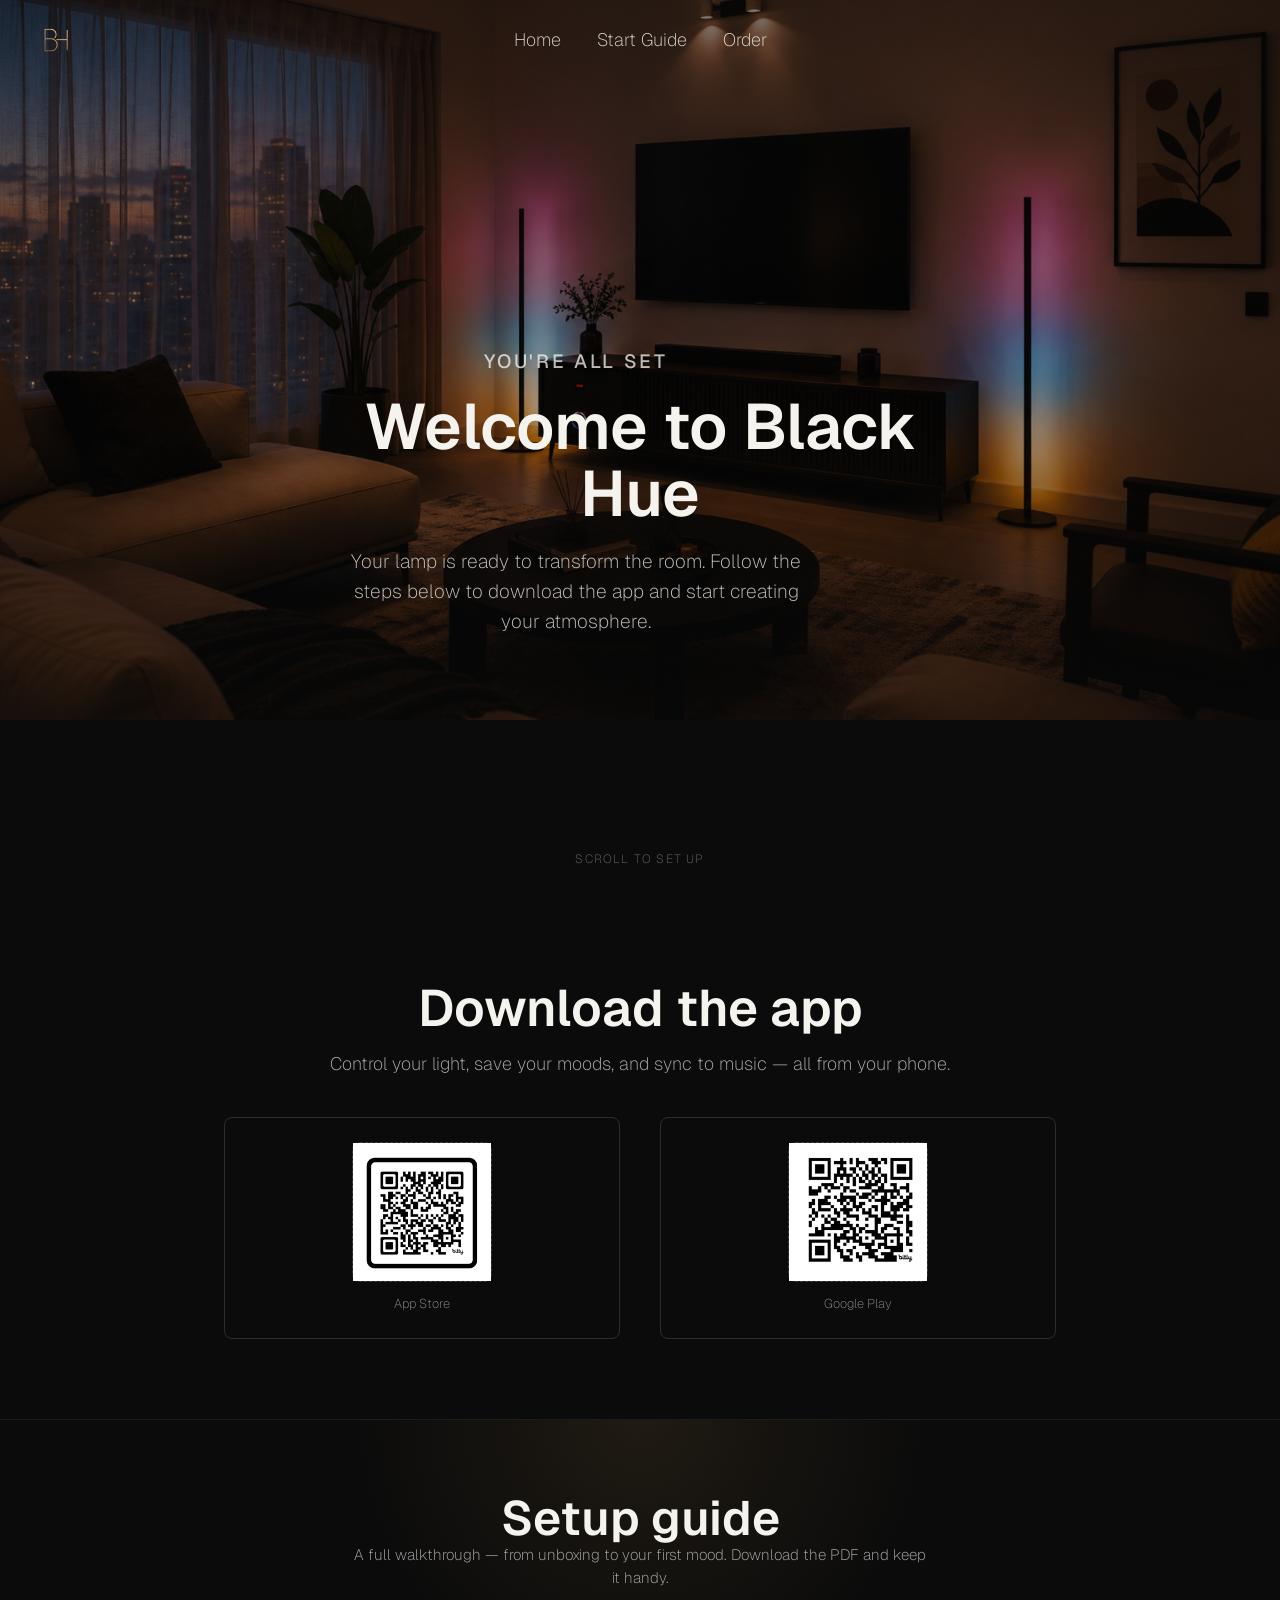
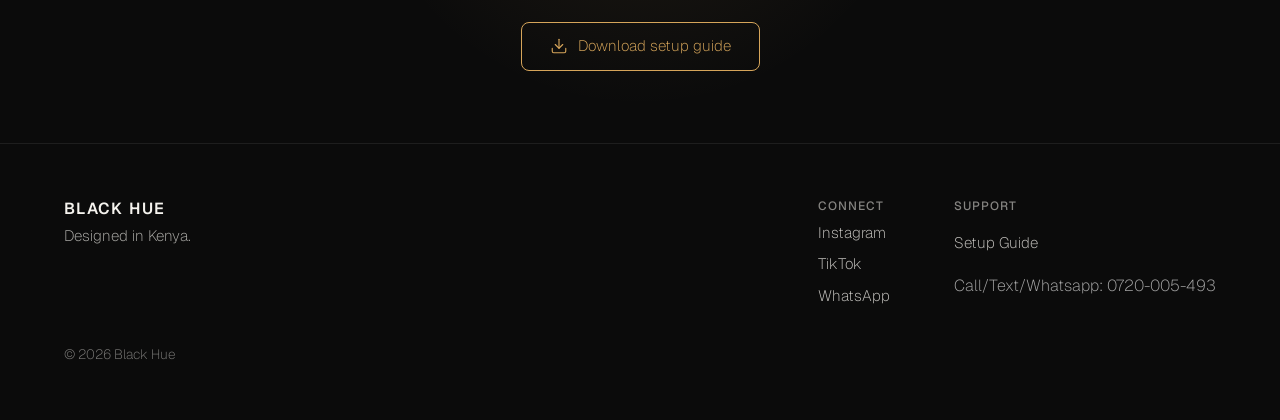
==== commit 5d4f1407: "Fix: Add business number" ====
--- a/start-guide.html
+++ b/start-guide.html
@@ -167,7 +167,7 @@
       <div>
         <h3>Support</h3>
         <a href="start-guide.html">Setup Guide</a>
-        <a href="mailto:hello@blackhue.co.ke">Contact Us</a>
+        <p>Call/Text/Whatsapp: 0720-005-493</p>
       </div>
     </div>
 
--- a/style.css
+++ b/style.css
@@ -320,11 +320,14 @@
   gap: 0.75rem;
   margin-top: 2rem;
   width: min(100%, 20rem);
+  
+  margin-inline: auto;
 }
 
 .hero-actions .button {
   min-height: 3rem;
   width: 100%;
+  
 }
 
 .moments-section {
@@ -729,7 +732,11 @@
   min-height: 3.15rem;
   width: 100%;
 }
-
+.purchase-note {
+
+  margin-top: 1rem;
+  text-align: center;
+}
 .purchase-visual {
   align-items: end;
   display: flex;
@@ -1172,6 +1179,10 @@
     min-height: 3rem;
     width: auto;
   }
+  .purchase-note {
+
+    text-align: left;
+  }
 
   .gallery-main {
     max-height: 30rem;
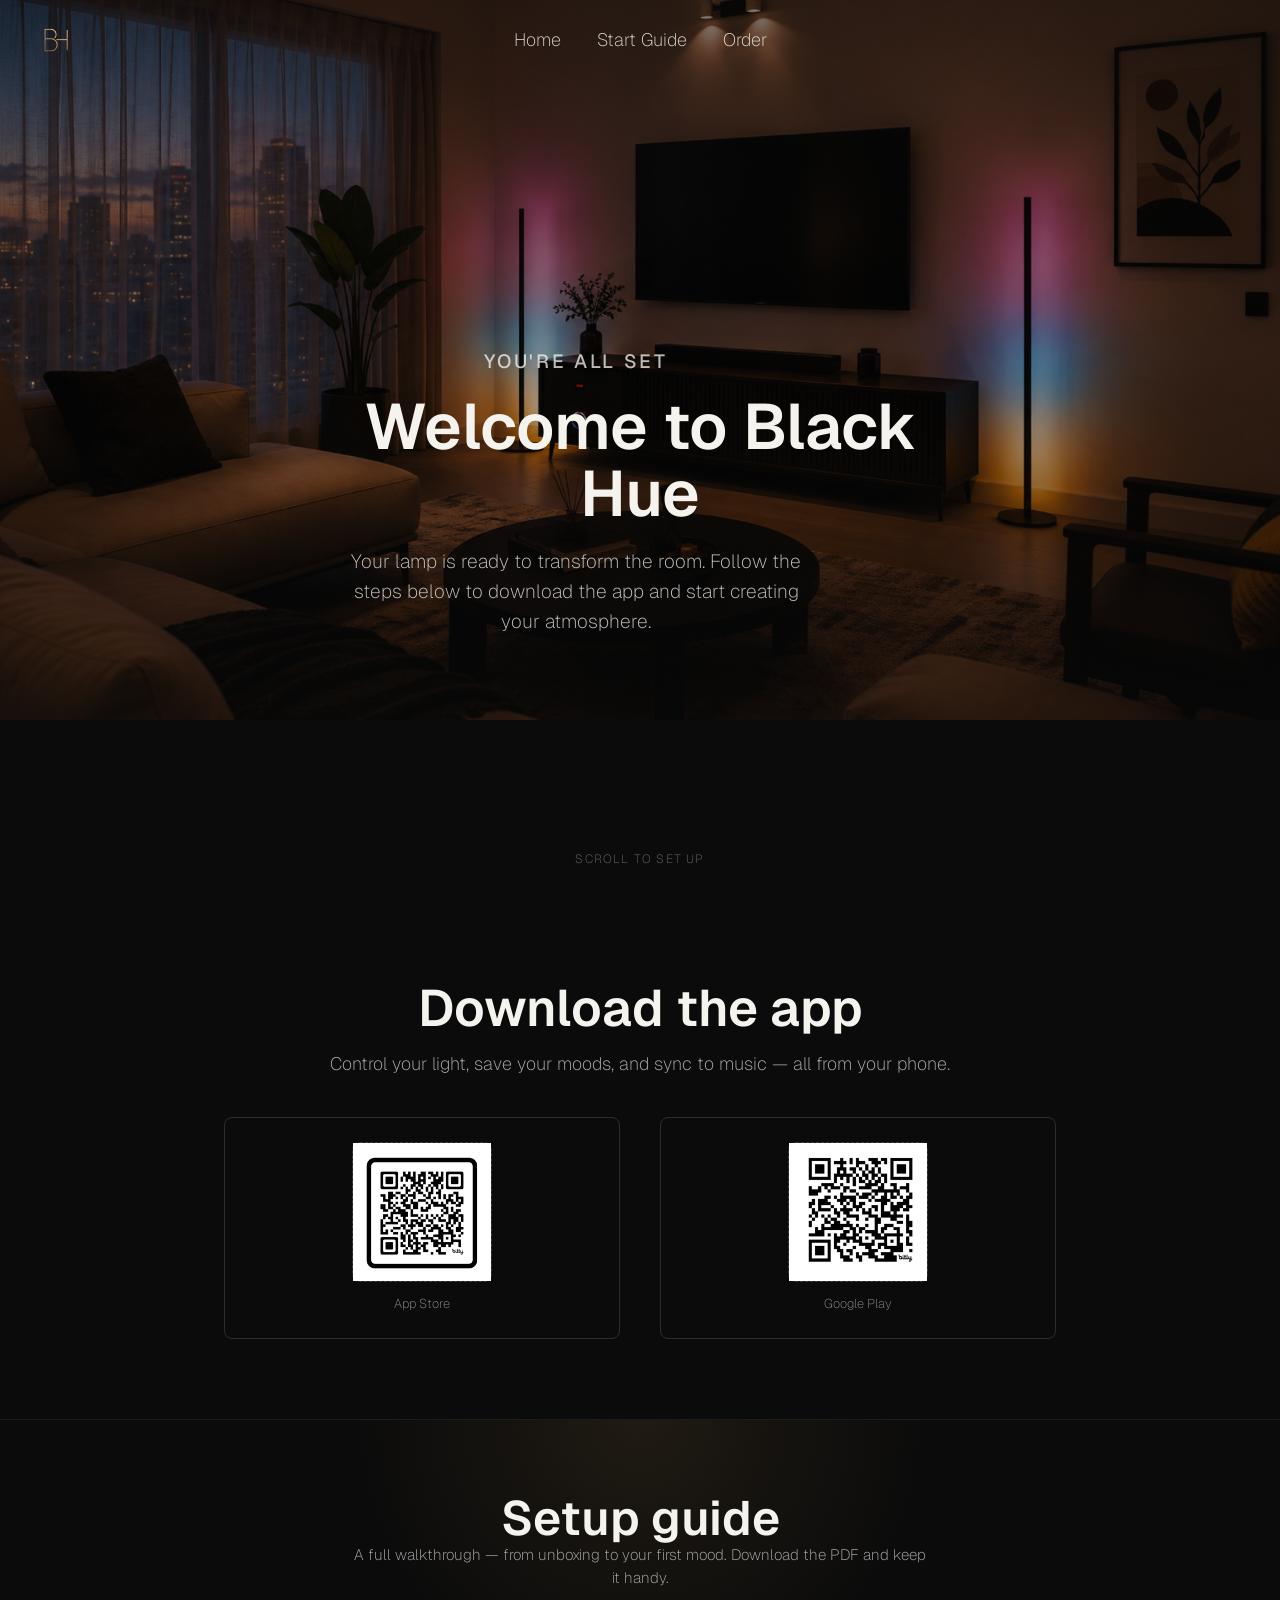
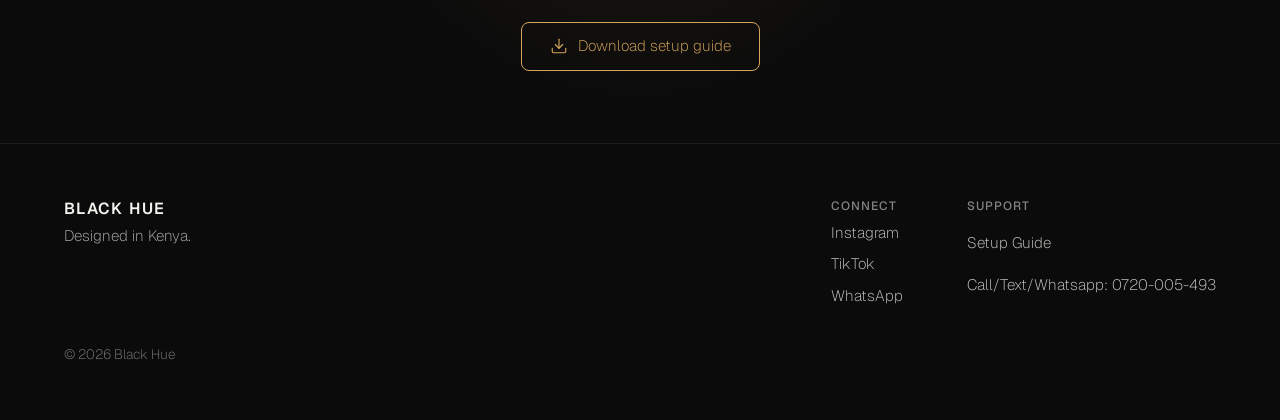
==== commit b5cac024: "Fix" ====
--- a/start-guide.html
+++ b/start-guide.html
@@ -161,13 +161,13 @@
         <h3>Connect</h3>
         <a href="https://www.instagram.com/" target="_blank" rel="noopener">Instagram</a>
         <a href="https://www.tiktok.com/" target="_blank" rel="noopener">TikTok</a>
-        <a href="https://wa.me/" target="_blank" rel="noopener">WhatsApp</a>
+        <a href="https://wa.me/254720005493" target="_blank" rel="noopener">WhatsApp</a>
       </div>
 
       <div>
         <h3>Support</h3>
         <a href="start-guide.html">Setup Guide</a>
-        <p>Call/Text/Whatsapp: 0720-005-493</p>
+        <a>Call/Text/Whatsapp: 0720-005-493</a>
       </div>
     </div>
 
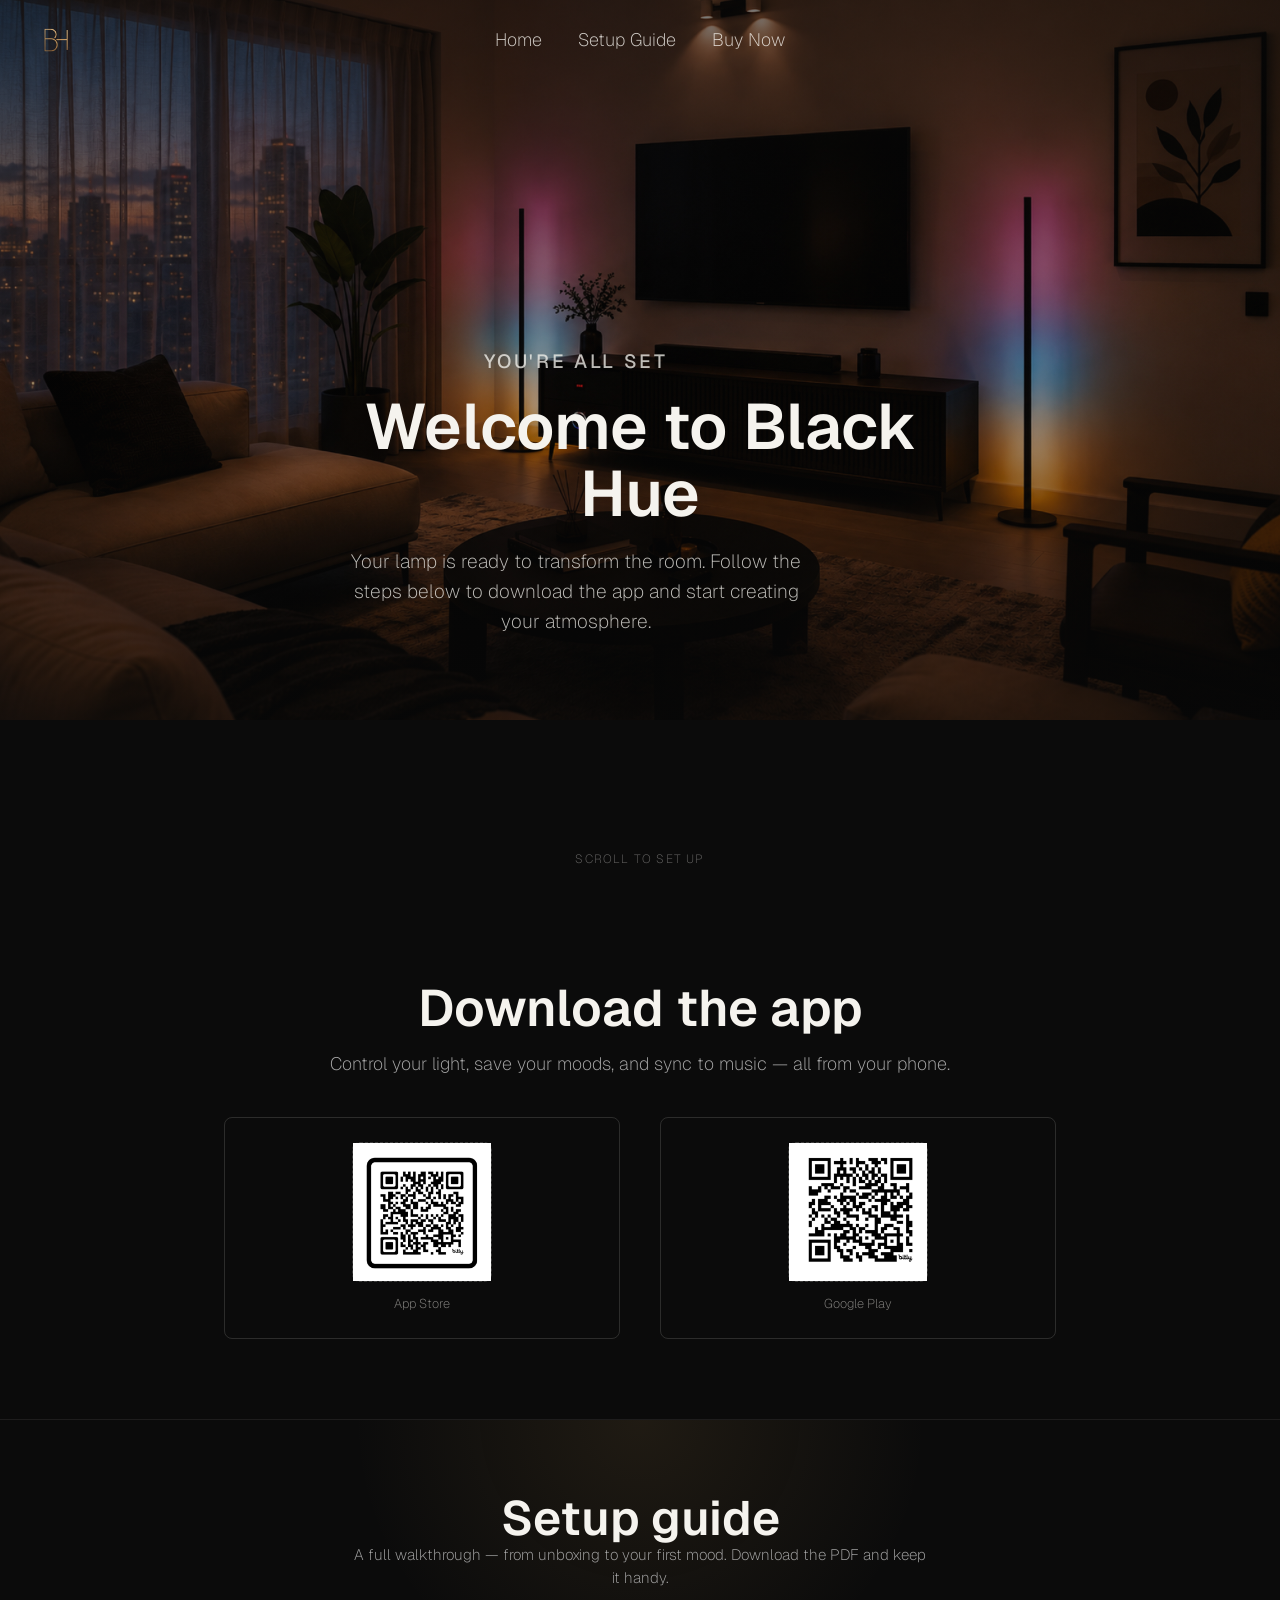
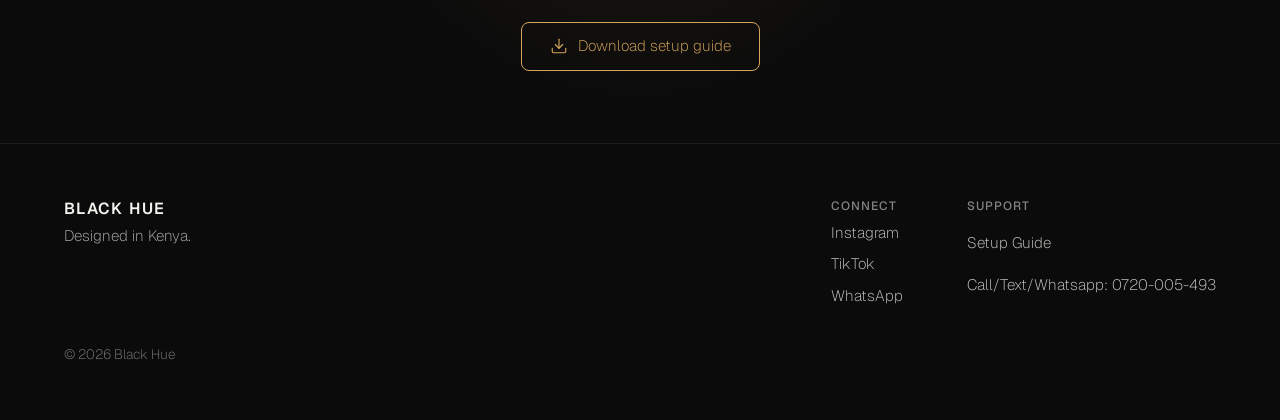
==== commit 531eb765: "Feat: Configure analytics for key events" ====
--- a/start-guide.html
+++ b/start-guide.html
@@ -10,9 +10,15 @@
   <link rel="apple-touch-icon" href="assets/blackhue-favicon.png">
   <link rel="stylesheet" href="style.css">
   <title>Setup Guide — Black Hue</title>
-  <style>
-    
-  </style>
+  <!-- Google tag (gtag.js) -->
+  <script async src="https://www.googletagmanager.com/gtag/js?id=G-02DYPL4CR1"></script>
+  <script>
+    window.dataLayer = window.dataLayer || [];
+    function gtag() { dataLayer.push(arguments); }
+    gtag('js', new Date());
+
+    gtag('config', 'G-02DYPL4CR1');
+  </script>
 </head>
 
 <body>
@@ -30,9 +36,9 @@
 
     <nav class="primary-nav" id="primary-navigation" aria-label="Primary navigation">
       <a href="index.html">Home</a>
-      <a href="start-guide.html" aria-current="page">Start Guide</a>
+      <a href="start-guide.html" aria-current="page">Setup Guide</a>
       <!-- <a href="vibes.html">Vibes</a> -->
-      <a data-order-trigger="Black Hue Floor Lamp">Order</a>
+      <a data-order-trigger="Black Hue Floor Lamp" class="order-trigger" data-order-location="nav-start-guide">Buy Now</a>
     </nav>
   </header>
 
@@ -48,7 +54,8 @@
     <div class="welcome-content reveal-on-scroll">
       <p class="welcome-kicker">You're all set</p>
       <h1>Welcome to Black Hue</h1>
-      <p>Your lamp is ready to transform the room. Follow the steps below to download the app and start creating your atmosphere.</p>
+      <p>Your lamp is ready to transform the room. Follow the steps below to download the app and start creating your
+        atmosphere.</p>
     </div>
 
     <p class="welcome-scroll-hint" aria-hidden="true">Scroll to set up</p>
@@ -67,7 +74,7 @@
         <div class="qr-block" aria-label="Scan to download">
           <div class="qr-placeholder">
             <img src="assets/appstore-QR.png" alt="QR code for App Store download">
-            
+
           </div>
           <p class="qr-label">App Store</p>
         </div>
@@ -79,27 +86,31 @@
         </div>
       </div>
       <!-- Store buttons -->
-        <div class="store-buttons">
-          <a class="store-btn" href="https://apps.apple.com/us/app/zengge/id1568677696" target="_blank" rel="noopener" aria-label="Download on the App Store">
-            <svg width="24" height="24" viewBox="0 0 24 24" fill="currentColor" aria-hidden="true">
-              <path d="M18.71 19.5c-.83 1.24-1.71 2.45-3.05 2.47-1.34.03-1.77-.79-3.29-.79-1.53 0-2 .77-3.27.82-1.31.05-2.3-1.32-3.14-2.53C4.25 17 2.94 12.45 4.7 9.39c.87-1.52 2.43-2.48 4.12-2.51 1.28-.02 2.5.87 3.29.87.78 0 2.26-1.07 3.8-.91.65.03 2.47.26 3.64 1.98-.09.06-2.17 1.28-2.15 3.81.03 3.02 2.65 4.03 2.68 4.04-.03.07-.42 1.44-1.38 2.83M13 3.5c.73-.83 1.94-1.46 2.94-1.5.13 1.17-.34 2.35-1.04 3.19-.69.85-1.83 1.51-2.95 1.42-.15-1.15.41-2.35 1.05-3.11z"/>
-            </svg>
-            <div class="store-btn-copy">
-              <span>Download on the</span>
-              <strong>App Store</strong>
-            </div>
-          </a>
+      <div class="store-buttons">
+        <a class="store-btn" href="https://apps.apple.com/us/app/zengge/id1568677696" target="_blank" rel="noopener"
+          aria-label="Download on the App Store">
+          <svg width="24" height="24" viewBox="0 0 24 24" fill="currentColor" aria-hidden="true">
+            <path
+              d="M18.71 19.5c-.83 1.24-1.71 2.45-3.05 2.47-1.34.03-1.77-.79-3.29-.79-1.53 0-2 .77-3.27.82-1.31.05-2.3-1.32-3.14-2.53C4.25 17 2.94 12.45 4.7 9.39c.87-1.52 2.43-2.48 4.12-2.51 1.28-.02 2.5.87 3.29.87.78 0 2.26-1.07 3.8-.91.65.03 2.47.26 3.64 1.98-.09.06-2.17 1.28-2.15 3.81.03 3.02 2.65 4.03 2.68 4.04-.03.07-.42 1.44-1.38 2.83M13 3.5c.73-.83 1.94-1.46 2.94-1.5.13 1.17-.34 2.35-1.04 3.19-.69.85-1.83 1.51-2.95 1.42-.15-1.15.41-2.35 1.05-3.11z" />
+          </svg>
+          <div class="store-btn-copy">
+            <span>Download on the</span>
+            <strong>App Store</strong>
+          </div>
+        </a>
 
-          <a class="store-btn" href="https://play.google.com/store/apps/details?id=com.zengge.blev2&hl=en" target="_blank" rel="noopener" aria-label="Get it on Google Play">
-            <svg width="24" height="24" viewBox="0 0 24 24" fill="currentColor" aria-hidden="true">
-              <path d="M3.18 23.76c.3.17.64.24.99.2l12.6-7.28-2.7-2.7-10.89 9.78zM.75 1.5C.28 1.94 0 2.63 0 3.55v16.9c0 .92.28 1.61.76 2.05l.11.1 9.47-9.47v-.22L.86 3.44l-.11.06zM21.02 10.8l-2.69-1.55-3.02 3.02 3.02 3.02 2.7-1.56c.77-.44.77-1.49-.01-1.93zM4.17.24L16.77 7.5 14.1 10.2 3.18.42c.3-.22.66-.3 1-.18z"/>
-            </svg>
-            <div class="store-btn-copy">
-              <span>Get it on</span>
-              <strong>Google Play</strong>
-            </div>
-          </a>
-        </div>
+        <a class="store-btn" href="https://play.google.com/store/apps/details?id=com.zengge.blev2&hl=en" target="_blank"
+          rel="noopener" aria-label="Get it on Google Play">
+          <svg width="24" height="24" viewBox="0 0 24 24" fill="currentColor" aria-hidden="true">
+            <path
+              d="M3.18 23.76c.3.17.64.24.99.2l12.6-7.28-2.7-2.7-10.89 9.78zM.75 1.5C.28 1.94 0 2.63 0 3.55v16.9c0 .92.28 1.61.76 2.05l.11.1 9.47-9.47v-.22L.86 3.44l-.11.06zM21.02 10.8l-2.69-1.55-3.02 3.02 3.02 3.02 2.7-1.56c.77-.44.77-1.49-.01-1.93zM4.17.24L16.77 7.5 14.1 10.2 3.18.42c.3-.22.66-.3 1-.18z" />
+          </svg>
+          <div class="store-btn-copy">
+            <span>Get it on</span>
+            <strong>Google Play</strong>
+          </div>
+        </a>
+      </div>
     </div>
   </section>
 
@@ -108,11 +119,13 @@
     <div class="manual-inner reveal-on-scroll">
       <h1>Setup guide</h1>
       <p>A full walkthrough — from unboxing to your first mood. Download the PDF and keep it handy.</p>
-      <a class="manual-download-btn" href="assets/Manual.pdf" target="_blank"download="Black Hue Setup Guide" aria-label="Download setup guide PDF">
-        <svg width="18" height="18" viewBox="0 0 24 24" fill="none" stroke="currentColor" stroke-width="1.5" stroke-linecap="round" stroke-linejoin="round" aria-hidden="true">
-          <path d="M21 15v4a2 2 0 0 1-2 2H5a2 2 0 0 1-2-2v-4"/>
-          <polyline points="7 10 12 15 17 10"/>
-          <line x1="12" y1="15" x2="12" y2="3"/>
+      <a class="manual-download-btn" href="assets/Manual.pdf" target="_blank" download="Black Hue Setup Guide"
+        aria-label="Download setup guide PDF">
+        <svg width="18" height="18" viewBox="0 0 24 24" fill="none" stroke="currentColor" stroke-width="1.5"
+          stroke-linecap="round" stroke-linejoin="round" aria-hidden="true">
+          <path d="M21 15v4a2 2 0 0 1-2 2H5a2 2 0 0 1-2-2v-4" />
+          <polyline points="7 10 12 15 17 10" />
+          <line x1="12" y1="15" x2="12" y2="3" />
         </svg>
         Download setup guide
       </a>
@@ -152,7 +165,7 @@
   <footer class="site-footer">
     <div class="footer-brand">
       <h2>Black Hue</h2>
-      
+
       <p>Designed in Kenya.</p>
     </div>
 
@@ -161,7 +174,7 @@
         <h3>Connect</h3>
         <a href="https://www.instagram.com/" target="_blank" rel="noopener">Instagram</a>
         <a href="https://www.tiktok.com/" target="_blank" rel="noopener">TikTok</a>
-        <a href="https://wa.me/254720005493" target="_blank" rel="noopener">WhatsApp</a>
+        <a href="https://wa.me/254720005493" target="_blank" rel="noopener" class="whatapp-contact-link" data-whatsapp-location="footer">WhatsApp</a>
       </div>
 
       <div>
@@ -178,4 +191,5 @@
   <script src="order-modal.js"></script>
 
 </body>
+
 </html>
--- a/style.css
+++ b/style.css
@@ -289,10 +289,13 @@
 }
 
 .hero-bg-ambience {
-  animation: ambience-fade-in 2800ms ease 1000ms forwards;
+  /* animation: ambience-fade-in 2800ms ease 1000ms forwards; */
   opacity: 0;
-}
-
+  transition: opacity 10s ease;
+}
+.hero-bg-ambience.is-visible {
+  opacity: 1;
+}
 .hero-content {
   align-self: stretch;
   display: flex;
